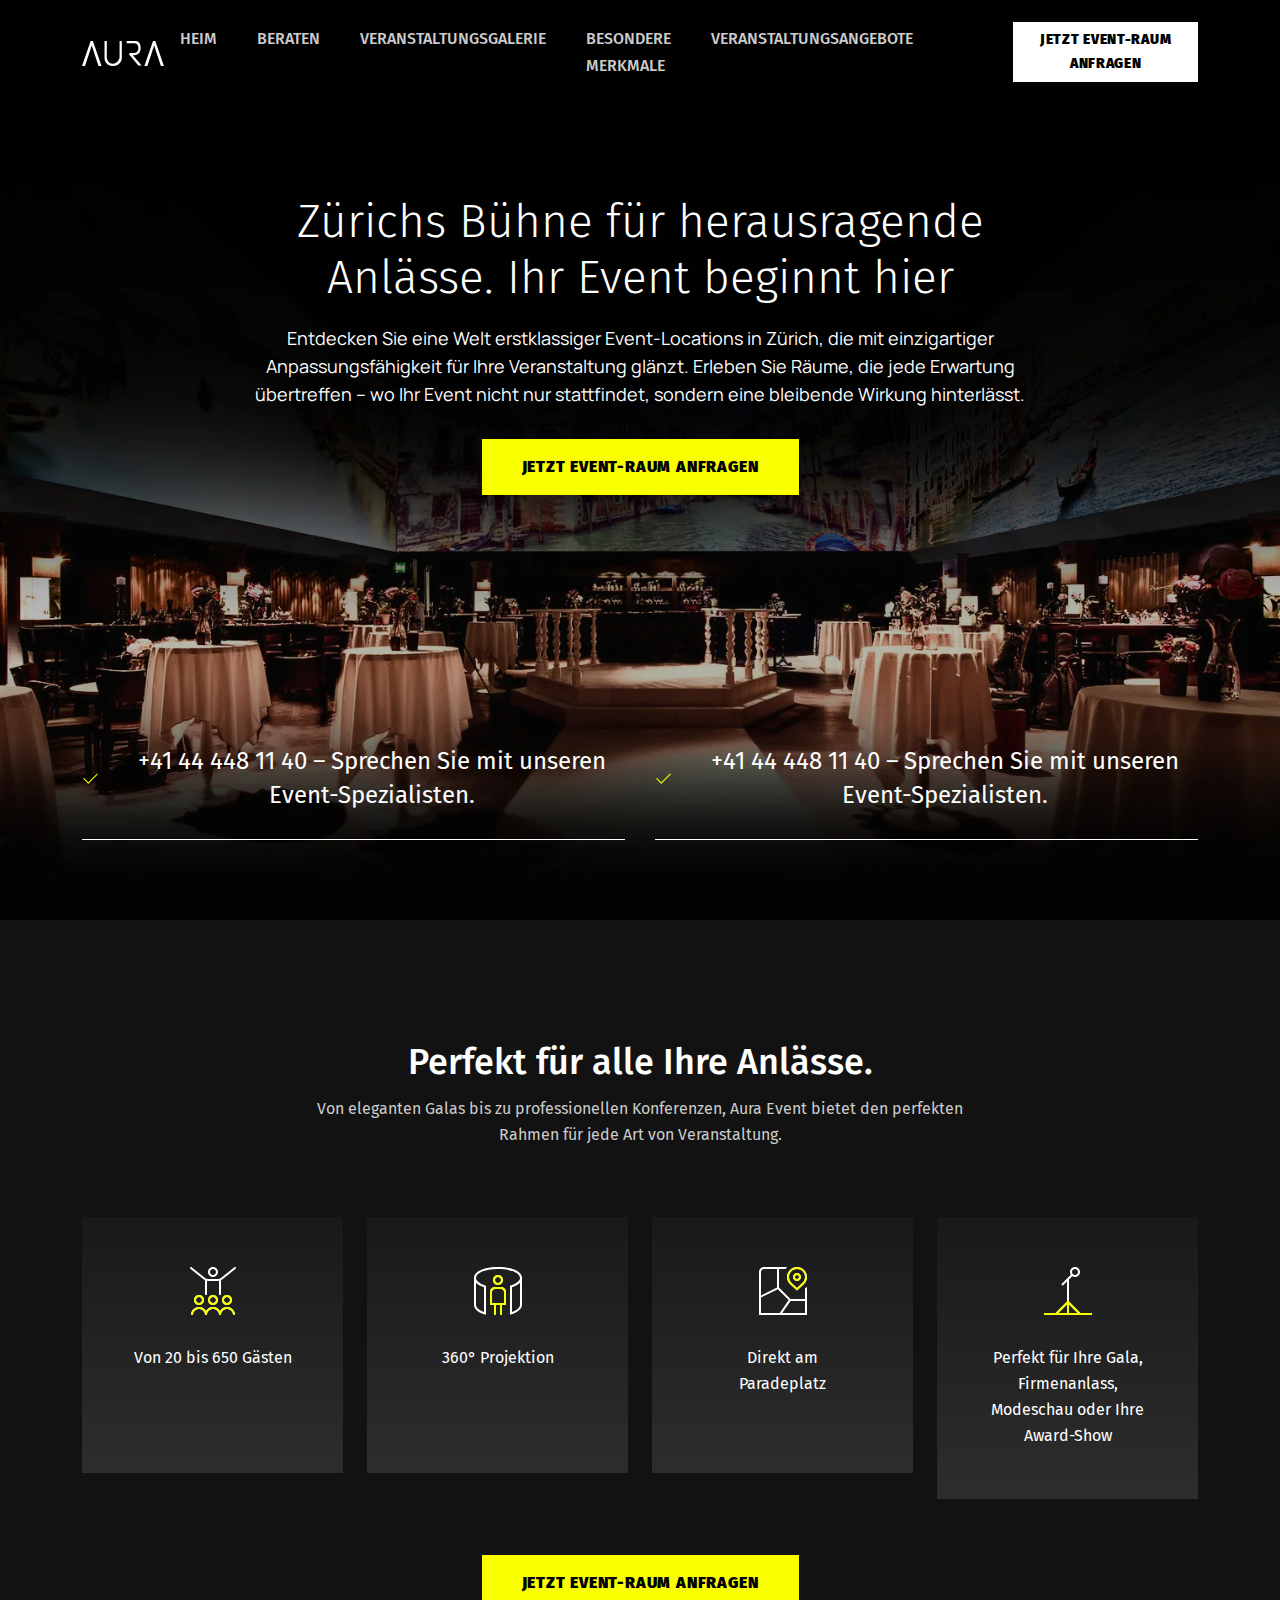
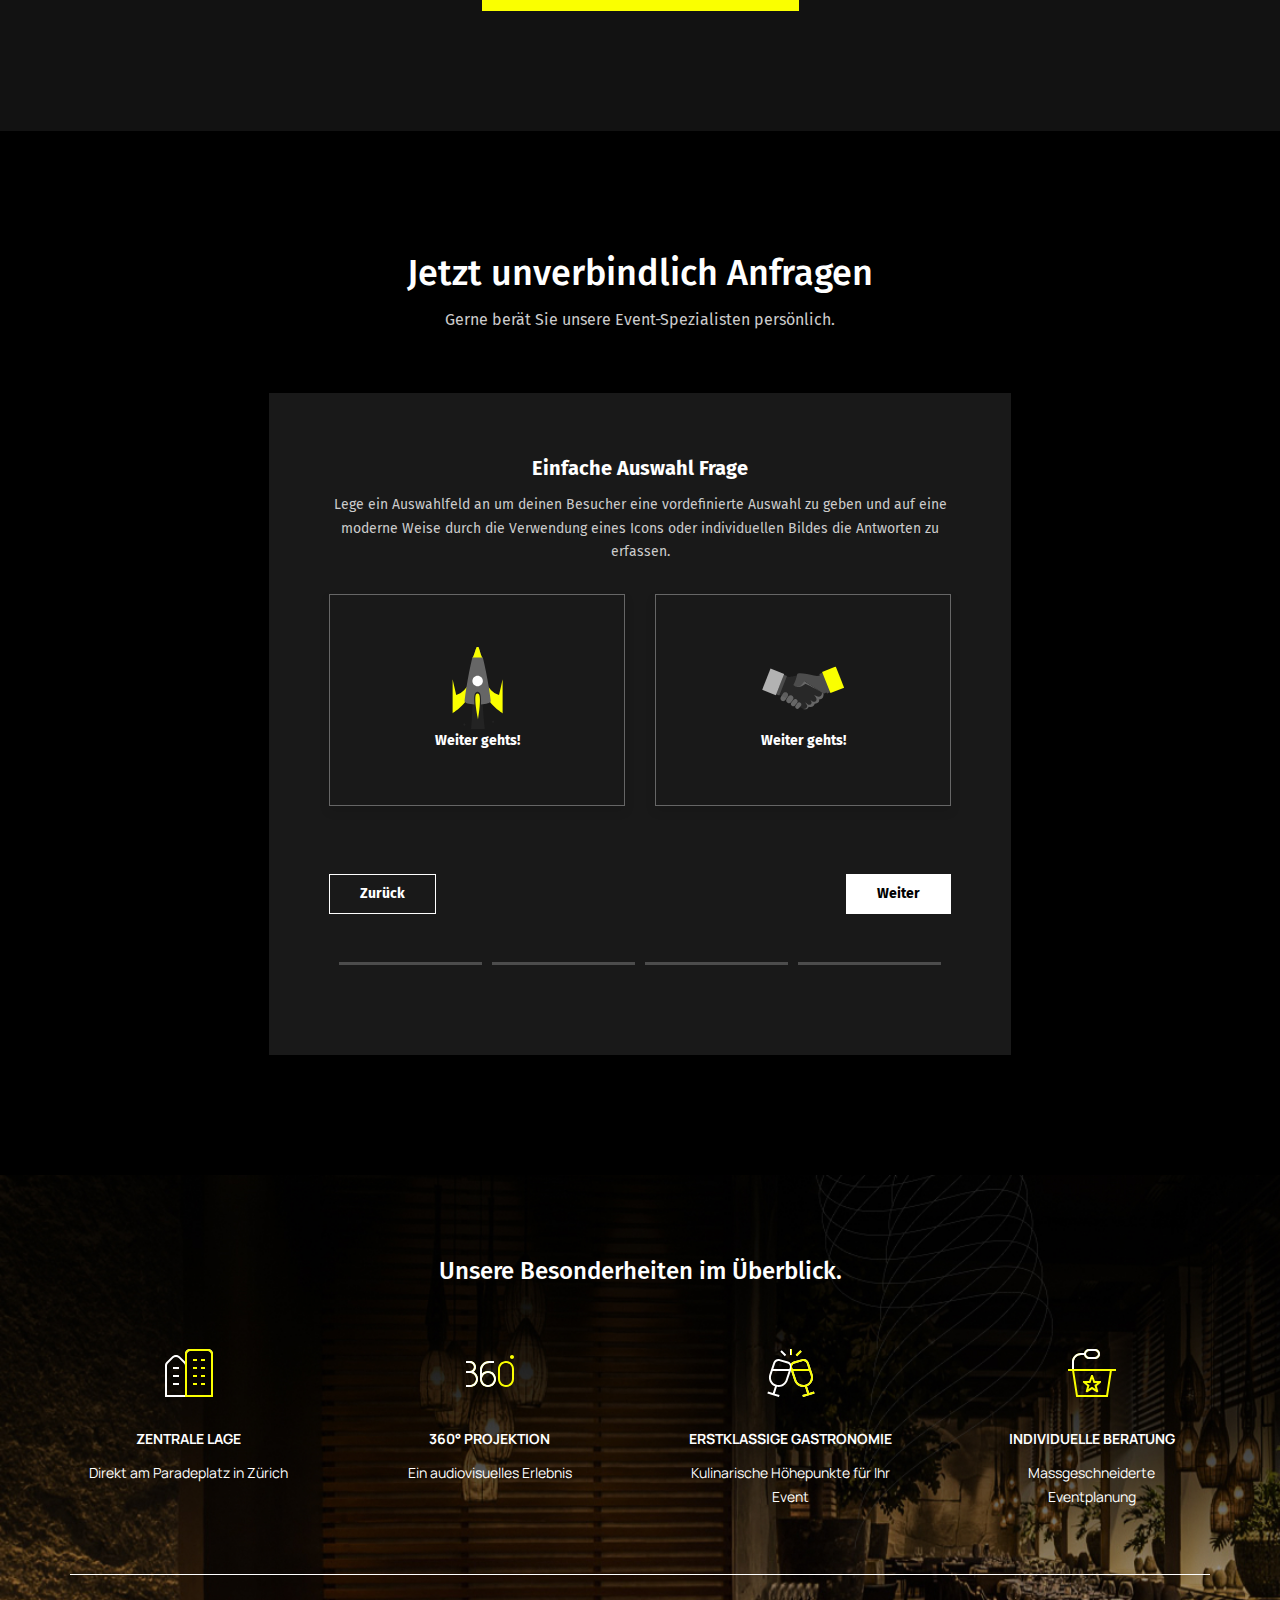
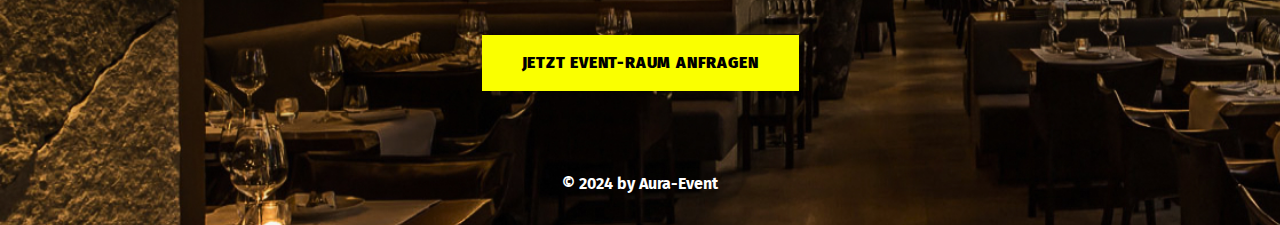
==== index.html @ c1371ea9 "Update" ====
<!DOCTYPE html>
<html lang="en">

<head>
    <meta charset="UTF-8">
    <meta name="viewport" content="width=device-width, initial-scale=1.0">

    <!-- Favicon -->
    <link rel="icon" type="image/png" sizes="16x16" href="assets/img/favicon.svg" />


    <!-- Google fonts -->
    <link rel="preconnect" href="https://fonts.googleapis.com">
    <link rel="preconnect" href="https://fonts.gstatic.com" crossorigin>
    <link
        href="https://fonts.googleapis.com/css2?family=Fira+Sans:wght@200;300;400;500;600;700;800;900&family=Manrope:wght@200..800&display=swap"
        rel="stylesheet">
    <!-- Google fonts -->

    <title>Home</title>
    <!-- Bootstrap CSS -->
    <link rel="stylesheet" href="assets/css/bootstrap.min.css">

    <!-- Style CSS -->
    <link rel="stylesheet" href="assets/scss/style.css">
</head>

<body>

    <!-- Header -->
    <header class="header-area">
        <nav class="navbar navbar-expand-lg">
            <div class="container">
                <a class="navbar-brand" href="#">
                    <img src="assets/img/logo.svg" alt="Logo" class="img-fluid">
                </a>
                <button class="navbar-toggler" type="button" data-bs-toggle="collapse" data-bs-target="#navbarScroll"
                    aria-controls="navbarScroll" aria-expanded="false" aria-label="Toggle navigation">
                    <span class="navbar-toggler-icon"></span>
                </button>
                <div class="collapse navbar-collapse" id="navbarScroll">
                    <ul class="navbar-nav ms-auto my-2 my-lg-0 navbar-nav-scroll" style="--bs-scroll-height: 100px;">
                        <li class="nav-item">
                            <a class="nav-link active" aria-current="page" href="#">Heim</a>
                        </li>
                        <li class="nav-item">
                            <a class="nav-link" href="#">Beraten</a>
                        </li>
                        <li class="nav-item">
                            <a class="nav-link" href="#">Veranstaltungsgalerie</a>
                        </li>
                        <li class="nav-item">
                            <a class="nav-link" href="#">Besondere Merkmale</a>
                        </li>
                        <li class="nav-item">
                            <a class="nav-link" href="#">Veranstaltungsangebote</a>
                        </li>
                    </ul>
                    <!-- Button -->
                    <div class="navbar-cta-btn">
                        <button>
                            Jetzt Event-Raum Anfragen
                        </button>
                    </div>
                    <!-- Button -->
                </div>
            </div>
        </nav>
    </header>
    <!-- Header -->

    <!-- Hero area -->
    <section class="hero-area">
        <div class="container">

            <div class="hero-area-content-wrap text-center">
                <div class="hero-area-content">
                    <h1>
                        Zürichs Bühne für herausragende Anlässe. Ihr Event beginnt hier
                    </h1>
                    <p>
                        Entdecken Sie eine Welt erstklassiger Event-Locations in Zürich, die mit einzigartiger
                        Anpassungsfähigkeit für Ihre Veranstaltung glänzt. Erleben Sie Räume, die jede Erwartung
                        übertreffen
                        – wo Ihr Event nicht nur stattfindet, sondern eine bleibende Wirkung hinterlässt.
                    </p>

                    <!-- Button -->
                    <div class="">
                        <a href="#" class="common-yellow-btn">
                            Jetzt Event-Raum Anfragen
                        </a>
                    </div>
                    <!-- Button -->
                </div>
                <!-- Double list -->
                <div class="hero-check-list-wrap">
                    <div class="single-check-list">
                        <svg width="24" height="24" viewBox="0 0 24 24" fill="none" xmlns="http://www.w3.org/2000/svg">
                            <path d="M20.5 5.5L8.5 17.5L2.5 11.5" stroke="#FAFF00" stroke-width="1.5"
                                stroke-linecap="round" stroke-linejoin="round" />
                        </svg>
                        +41 44 448 11 40 – Sprechen Sie mit unseren Event-Spezialisten.
                    </div>
                    <div class="single-check-list">
                        <svg width="24" height="24" viewBox="0 0 24 24" fill="none" xmlns="http://www.w3.org/2000/svg">
                            <path d="M20.5 5.5L8.5 17.5L2.5 11.5" stroke="#FAFF00" stroke-width="1.5"
                                stroke-linecap="round" stroke-linejoin="round" />
                        </svg>
                        +41 44 448 11 40 – Sprechen Sie mit unseren Event-Spezialisten.
                    </div>
                </div>
                <!-- Double list -->
            </div>

        </div>
    </section>
    <!-- Hero area -->

    <!-- Occasions features -->
    <section class="occasions-feature-area">
        <div class="container">
            <!-- Section heading -->
            <div class="section-heading text-center">
                <h3 class="text-white">
                    Perfekt für alle Ihre Anlässe.
                </h3>
                <p class="">
                    Von eleganten Galas bis zu professionellen Konferenzen, Aura Event bietet den perfekten Rahmen für
                    jede Art von Veranstaltung.
                </p>
            </div>
            <!-- Section heading -->
            <div class="row">
                <div class="col-lg-3">
                    <div class="occasions-feature-item text-center">
                        <div class="occasions-feature-icon">
                            <img src="assets/img/occasions-feature-icon-1.svg" alt="icon" class="img-fluid">
                        </div>
                        <p class="occasions-feature-title text-white">
                            Von 20 bis 650 Gästen
                        </p>
                    </div>
                </div>
                <div class="col-lg-3">
                    <div class="occasions-feature-item text-center">
                        <div class="occasions-feature-icon">
                            <img src="assets/img/occasions-feature-icon-2.svg" alt="icon" class="img-fluid">
                        </div>
                        <p class="occasions-feature-title text-white">
                            360° Projektion
                        </p>
                    </div>
                </div>
                <div class="col-lg-3">
                    <div class="occasions-feature-item text-center">
                        <div class="occasions-feature-icon">
                            <img src="assets/img/occasions-feature-icon-3.svg" alt="icon" class="img-fluid">
                        </div>
                        <p class="occasions-feature-title text-white">
                            Direkt am Paradeplatz
                        </p>
                    </div>
                </div>
                <div class="col-lg-3">
                    <div class="occasions-feature-item text-center">
                        <div class="occasions-feature-icon">
                            <img src="assets/img/occasions-feature-icon-4.svg" alt="icon" class="img-fluid">
                        </div>
                        <p class="occasions-feature-title text-white">
                            Perfekt für Ihre Gala, Firmenanlass, Modeschau oder Ihre Award-Show
                        </p>
                    </div>
                </div>
            </div>

            <!-- Button -->
            <div class="text-center pt-5 mt-2 ">
                <a href="#" class="common-yellow-btn">
                    Jetzt Event-Raum Anfragen
                </a>
            </div>
            <!-- Button -->
        </div>
    </section>
    <!-- Occasions features -->


    <!-- Multi step form -->
    <section class="multi-step-form-area overflow-hidden">
        <div class="container">
            <!-- Section Title -->
            <div class="section-title text-center">
                <h3 class="text-white">
                    Jetzt unverbindlich Anfragen
                </h3>
                <p class="">
                    Gerne berät Sie unsere Event-Spezialisten persönlich.
                </p>
            </div>
            <!-- Section Title -->
            <div class="multi-step-form-wrap overflow-hidden">
                <!-- Form Body -->
                <form action="#" method="post" class="form">

                    <!-- Steps -->
                    <!-- Form step - start -->
                    <div class="form-step active">
                        <!-- Form Header area -->
                        <div class="form-header-area text-center">
                            <h5 class="text-white fw-bold">
                                Einfache Auswahl Frage
                            </h5>
                            <p>
                                Lege ein Auswahlfeld an um deinen Besucher eine vordefinierte Auswahl zu geben und auf
                                eine
                                moderne Weise durch die Verwendung eines Icons oder individuellen Bildes die Antworten
                                zu
                                erfassen.
                            </p>
                        </div>
                        <!-- Form Header area -->
                        <!-- Form first step checkbox -->
                        <div class="first-step-checkbox-wrapper">
                            <label class="checkbox-wrapper">
                                <input type="checkbox" class="checkbox-input" />
                                <span class="checkbox-tile">
                                    <span class="checkbox-icon">
                                        <img src="assets/img/form-first-step-select-icon-1.svg" alt="Icon"
                                            class="img-fluid">
                                    </span>
                                    <span class="checkbox-label text-white fw-bold">Weiter gehts!</span>
                                </span>
                            </label>

                            <label class="checkbox-wrapper">
                                <input type="checkbox" class="checkbox-input" />
                                <span class="checkbox-tile">
                                    <span class="checkbox-icon">
                                        <img src="assets/img/form-first-step-select-icon-2.svg" alt="Icon"
                                            class="img-fluid">
                                    </span>
                                    <span class="checkbox-label text-white fw-bold">Weiter gehts!</span>
                                </span>
                            </label>
                        </div>
                        <!-- Form first step checkbox -->
                        <div class="btn-group">
                            <a class="common_btn btn-prev">Zurück</a>
                            <a class="common_btn btn-next">Weiter</a>
                        </div>
                    </div>
                    <!-- Form step - End -->
                    <!-- Form step - Start -->
                    <div class="form-step ">
                        
                        <!-- Form Header area -->
                        <div class="form-header-area text-center">
                            <h5 class="text-white fw-bold">
                                Mehrfache Auswahl Frage
                            </h5>
                            <p>
                                Mit einem Mehrfach Auswahlfeld haben deine Besucher die Möglichkeit eines oder mehrere Felder auszuwählen. Die maximale Anzahl an Antworten kannst du begrenzen und den Besucher anschließend auf die nächste Fragen weiterleiten.
                            </p>
                        </div>
                        <!-- Form Header area -->
                        <!-- Form second step checkbox -->
                        <div class="first-step-checkbox-wrapper">
                            <label class="checkbox-wrapper">
                                <input type="checkbox" class="checkbox-input" />
                                <span class="checkbox-tile second-checkbox-title">
                                    <span class="checkbox-icon">
                                        <img src="assets/img/form-second-step-select-icon-1.svg" alt="Icon"
                                            class="img-fluid">
                                    </span>
                                    <span class="checkbox-label text-white fw-bold">Weiter gehts!</span>
                                </span>
                            </label>

                            <label class="checkbox-wrapper">
                                <input type="checkbox" class="checkbox-input" />
                                <span class="checkbox-tile second-checkbox-title">
                                    <span class="checkbox-icon">
                                        <img src="assets/img/form-second-step-select-icon-2.svg" alt="Icon"
                                            class="img-fluid">
                                    </span>
                                    <span class="checkbox-label text-white fw-bold">Weiter gehts!</span>
                                </span>
                            </label>

                            <label class="checkbox-wrapper">
                                <input type="checkbox" class="checkbox-input" />
                                <span class="checkbox-tile second-checkbox-title">
                                    <span class="checkbox-icon">
                                        <img src="assets/img/form-second-step-select-icon-3.svg" alt="Icon"
                                            class="img-fluid">
                                    </span>
                                    <span class="checkbox-label text-white fw-bold">Weiter gehts!</span>
                                </span>
                            </label>
                        </div>
                        <!-- Form second step checkbox -->
                        <div class="btn-group">
                            <a class="common_btn btn-prev">Zurück</a>
                            <a class="common_btn btn-next">Weiter</a>
                        </div>
                    </div>
                    <!-- Form step - End -->
                    <!-- Form step - start -->
                    <div class="form-step">
                        <div class="row g-3 address-field-frage">
                            <div class="col-md-12">
                                <label for="inputName4" class="form-label">Straße</label>
                                <input type="text" class="form-control" id="inputName4" placeholder="3,000 €">
                            </div>
                            <div class="col-md-6">
                                <label for="inputPlz4" class="form-label">PLZ</label>
                                <input type="text" class="form-control" id="inputPlz4" placeholder="3,000 €">
                            </div>
                            <div class="col-md-6">
                                <label for="inputNr4" class="form-label">Nr.</label>
                                <input type="text" class="form-control" id="inputNr4" placeholder="3,000 €">
                            </div>
                            <div class="col-md-12">
                                <label for="inputOrt4" class="form-label">Ort</label>
                                <input type="text" class="form-control" id="inputOrt4" placeholder="3,000 €">
                            </div>
                            <div class="form-map-img">
                                <img src="assets/img/form-map-img.svg" alt="Map Image" class="img-fluid">
                            </div>
                        </div>
                        <div class="btn-group">
                            <a class="common_btn btn-prev">Previous</a>
                            <a class="common_btn btn-next">Next</a>
                        </div>
                    </div>
                    <!-- Form step - End -->
                    <!-- Form step - start -->
                    <div class="form-step ">
                        <h3>Social Links</h3>
                        <div class="input-group">
                            <label for="linkedin">LinkedIn</label>
                            <div class="input-box">
                                <span class="prefix">linkedin.com/in/</span>
                                <input id="linkedin" name="linkedin" type="text" placeholder="USER123" />
                            </div>
                        </div>
                        <div class="input-group">
                            <label for="twitter">Twitter</label>
                            <div class="input-box">
                                <span class="prefix">twitter.com/</span>
                                <input id="twitter" name="twitter" type="text" placeholder="USER123" />
                            </div>
                        </div>
                        <div class="input-group">
                            <label for="github">Github</label>
                            <div class="input-box">
                                <span class="prefix">github.com/</span>
                                <input id="github" name="facebook" type="text" placeholder="USER123" />
                            </div>
                        </div>
                        <div class="btn-group">
                            <a class="common_btn btn-prev">Previous</a>
                            <input type="submit" value="Complete" name="complete" class="btn btn-complete">
                        </div>
                    </div>
                    <!-- Form step - End -->

                    <!-- Progress Bar -->
                    <div class="progress-bar mt-5 ">
                        <div class="progress" id="progress"></div>
                        <div class="progress-step active" data-title="Personal"></div>
                        <div class="progress-step" data-title="Contact "></div>
                        <div class="progress-step" data-title="Experiences"></div>
                        <div class="progress-step" data-title="Links"></div>
                        <div class="progress-step" data-title="Links"></div>
                    </div>
                    <!-- Progress Bar -->
                </form>
            </div>
        </div>
    </section>
    <!-- Multi step form -->


    <!-- Footer area -->
    <footer class="footer-area">
        <div class="container">
            <!-- Section heading -->
            <h3 class="text-center footer-heading">
                Unsere Besonderheiten im Überblick.
            </h3>
            <!-- Section heading -->
            <div class="row">
                <div class="footer-features-wrap">
                    <!-- Feature item -->
                    <div class="feature-item text-center">
                        <div class="feature-icon">
                            <img src="assets/img/footer-feature-icon-1.svg" alt="Icon" class="img-fluid">
                        </div>
                        <h5 class="feature-name text-white ff-manrope text-uppercase fw-bold">
                            ZENTRALE LAGE
                        </h5>
                        <p class="feature-description text-white ff-manrope fw-normal">
                            Direkt am Paradeplatz in Zürich
                        </p>
                    </div>
                    <!-- Feature item -->
                    <!-- Feature item -->
                    <div class="feature-item text-center">
                        <div class="feature-icon">
                            <img src="assets/img/footer-feature-icon-2.svg" alt="Icon" class="img-fluid">
                        </div>
                        <h5 class="feature-name text-white ff-manrope text-uppercase fw-bold">
                            360° PROJEKTION
                        </h5>
                        <p class="feature-description text-white ff-manrope fw-normal">
                            Ein audiovisuelles Erlebnis
                        </p>
                    </div>
                    <!-- Feature item -->
                    <!-- Feature item -->
                    <div class="feature-item text-center">
                        <div class="feature-icon">
                            <img src="assets/img/footer-feature-icon-3.svg" alt="Icon" class="img-fluid">
                        </div>
                        <h5 class="feature-name text-white ff-manrope text-uppercase fw-bold">
                            ERSTKLASSIGE GASTRONOMIE
                        </h5>
                        <p class="feature-description text-white ff-manrope fw-normal">
                            Kulinarische Höhepunkte für Ihr Event
                        </p>
                    </div>
                    <!-- Feature item -->
                    <!-- Feature item -->
                    <div class="feature-item text-center">
                        <div class="feature-icon">
                            <img src="assets/img/footer-feature-icon-4.svg" alt="Icon" class="img-fluid">
                        </div>
                        <h5 class="feature-name text-white ff-manrope text-uppercase fw-bold">
                            INDIVIDUELLE BERATUNG
                        </h5>
                        <p class="feature-description text-white ff-manrope fw-normal">
                            Massgeschneiderte Eventplanung
                        </p>
                    </div>
                    <!-- Feature item -->
                </div>
                <!-- Button -->
                <div class="text-center">
                    <a href="#" class="common-yellow-btn">
                        Jetzt Event-Raum Anfragen
                    </a>
                </div>
                <!-- Button -->
            </div>

            <!-- Footer copyright text -->
            <div class="copyright-text text-white fw-bold text-center">
                © 2024 by Aura-Event
            </div>
            <!-- Footer copyright text -->
        </div>
    </footer>
    <!-- Footer area -->

    <!-- All Script file -->
    <!-- Bootstrap -->
    <script src="assets/js/bootstrap.bundle.min.js"></script>
    <!-- Main Script file -->
    <script src="assets/js/script.js"></script>
</body>

</html>
---- assets/scss/style.css ----
/* Fonts */
.fs-200 {
  font-family: "Fira Sans", sans-serif;
  font-weight: 200;
  font-style: normal;
}

.fs-300 {
  font-family: "Fira Sans", sans-serif;
  font-weight: 300;
  font-style: normal;
}

.fs-400 {
  font-family: "Fira Sans", sans-serif;
  font-weight: 400;
  font-style: normal;
}

.fs-500 {
  font-family: "Fira Sans", sans-serif;
  font-weight: 500;
  font-style: normal;
}

.fs-600 {
  font-family: "Fira Sans", sans-serif;
  font-weight: 600;
  font-style: normal;
}

.fs-700 {
  font-family: "Fira Sans", sans-serif;
  font-weight: 700;
  font-style: normal;
}

.fs-800 {
  font-family: "Fira Sans", sans-serif;
  font-weight: 800;
  font-style: normal;
}

.fs-900 {
  font-family: "Fira Sans", sans-serif;
  font-weight: 900;
  font-style: normal;
}

/* Monrope font */
.ff-manrope {
  font-family: "Manrope", sans-serif;
  font-weight: 400;
}

/* Monrope font */
/* Fonts */
/* reset, root */
* {
  padding: 0;
  margin: 0;
  box-sizing: border-box;
}

body {
  padding: 0;
  margin: 0;
  font-size: 16px;
  background: var(--dark-1);
  font-family: "Fira Sans", sans-serif;
  font-weight: 400;
}

:root {
  --dark-1: #000000;
  --dark-2: #121212;
  --dark-3: #191919;
  --dark-4: #666666;
  --dark-5: #4C4C4C;
  --dark-6: #cccccc;
  --primary: #FAFF00;
  --white: #ffffff;
}

h1,
h2,
h3,
h4,
h5,
h6,
p {
  margin-bottom: 0;
}

ul {
  margin: 0;
  padding: 0;
}

a {
  display: inline-block;
}

/* reset, root - END */
/* ==== Header Area ====*/
.header-area {
  padding: 14px 0;
}
.header-area .navbar ul.navbar-nav {
  display: flex;
  gap: 40px;
}
.header-area .navbar ul.navbar-nav .nav-item a.nav-link {
  color: var(--dark-6);
  text-transform: uppercase;
  font-size: 14;
  font-weight: 500;
  line-height: 1.71;
  padding: 0;
  transition: all 180ms linear;
  position: relative;
}
.header-area .navbar ul.navbar-nav .nav-item a.nav-link::after {
  position: absolute;
  content: "";
  width: 0px;
  height: 1px;
  left: 0;
  bottom: 0;
  background: var(--primary);
  transition: all 180ms linear;
}
.header-area .navbar ul.navbar-nav .nav-item a.nav-link:hover {
  color: var(--primary);
}
.header-area .navbar ul.navbar-nav .nav-item a.nav-link:hover::after {
  width: 33px;
}
.header-area .navbar .navbar-cta-btn {
  margin-left: 100px;
}
.header-area .navbar .navbar-cta-btn button {
  background: var(--white);
  border: none;
  padding: 6px 20px;
  text-transform: uppercase;
  font-weight: 900;
  font-size: 14px;
  line-height: 1.71;
  letter-spacing: 0.7px;
  color: var(--dark-1);
}

/* ==== Header Area ====*/
/* ==== Hero Area ====*/
.hero-area {
  background: url("../img/banner-bg.webp");
  background-repeat: no-repeat;
  background-size: cover;
  background-position: center center;
}
.hero-area .hero-area-content-wrap {
  display: flex;
  flex-direction: column;
  justify-content: space-between;
  padding: 90px 0 80px 0;
  min-height: calc(100vh - 84px);
}
.hero-area .hero-area-content {
  max-width: 833px;
  margin: 0 auto;
}
.hero-area .hero-area-content h1 {
  color: var(--white);
  font-size: 46px;
  font-weight: 300;
  line-height: 1.21;
  margin-bottom: 20px;
}
.hero-area .hero-area-content p {
  font-size: 18px;
  line-height: 1.55;
  font-family: "Manrope", sans-serif;
  font-weight: 400;
  color: var(--white);
  margin-bottom: 30px;
}

.common-yellow-btn {
  padding: 15px 40px;
  font-size: 16px;
  text-transform: uppercase;
  font-weight: 900;
  line-height: 1.62;
  letter-spacing: 0.8px;
  text-decoration: none;
  background: var(--primary);
  transition: all 180ms linear;
  color: var(--dark-1);
}
.common-yellow-btn:hover {
  background: var(--white);
}

.hero-check-list-wrap {
  margin-top: 80px;
  display: flex;
  gap: 30px;
}
.hero-check-list-wrap .single-check-list {
  color: var(--white);
  font-size: 24px;
  line-height: 1.41;
  padding-bottom: 26px;
  border-bottom: 1px solid var(--white);
  display: flex;
  gap: 20px;
  align-items: center;
  justify-content: start;
  text-align: center;
}

/* ==== Hero Area ====*/
/* ==== Hero Area ====*/
.occasions-feature-area {
  padding: 120px 0;
  background: var(--dark-2);
}
.occasions-feature-area .section-heading {
  max-width: 706px;
  margin: 0 auto;
  margin-bottom: 70px;
}
.occasions-feature-area .section-heading h3 {
  font-size: 36px;
  line-height: 1.27;
  margin-bottom: 10px;
}
.occasions-feature-area .section-heading p {
  color: var(--dark-6);
  line-height: 1.62;
}
.occasions-feature-area .occasions-feature-item {
  background: linear-gradient(180deg, #191919 0%, #2D2D2D 100%);
  min-height: 256px;
  padding: 50px;
}
.occasions-feature-area .occasions-feature-item .occasions-feature-icon {
  margin-bottom: 30px;
}
.occasions-feature-area .occasions-feature-item .occasions-feature-title {
  font-size: 16px;
  line-height: 1.62;
}

/* ==== Hero Area ====*/
/* ==== Footer Area ====*/
.footer-area {
  padding: 80px 0 28px 0;
  background: url("../img/footer-background-img.jpg");
  background-repeat: no-repeat;
  background-size: cover;
}
.footer-area .footer-heading {
  font-size: 24px;
  line-height: 1.41;
  color: var(--white);
  margin-bottom: 60px;
}
.footer-area .footer-features-wrap {
  display: grid;
  grid-template-columns: repeat(4, 1fr);
  gap: 88px;
  margin-bottom: 60px;
  overflow: hidden;
}
.footer-area .footer-features-wrap .feature-item {
  max-width: 210px;
  margin: 0 auto;
  padding-bottom: 66px;
  position: relative;
}
.footer-area .footer-features-wrap .feature-item::after {
  position: absolute;
  content: "";
  left: -80px;
  bottom: 0;
  width: 400%;
  height: 1px;
  background-color: var(--white);
}
.footer-area .footer-features-wrap .feature-item .feature-icon {
  margin-bottom: 30px;
}
.footer-area .footer-features-wrap .feature-item .feature-name {
  font-size: 14px;
  line-height: 1.71;
  margin-bottom: 10px;
}
.footer-area .footer-features-wrap .feature-item .feature-description {
  font-size: 14px;
  line-height: 1.71;
  min-height: 48px;
}
.footer-area .copyright-text {
  font-size: 16px;
  line-height: 1.62;
  margin-top: 80px;
}

/* ==== Footer Area ====*/
/* ==== Multi Step Form Area ====*/
.multi-step-form-area {
  padding: 120px 0;
  background: url("../img/form-section-bg.svg");
}
.multi-step-form-area .section-title h3 {
  font-size: 36px;
  line-height: 1.27em;
  margin-bottom: 10px;
}
.multi-step-form-area .section-title p {
  color: var(--dark-6);
  line-height: 1.62;
}
.multi-step-form-area .multi-step-form-wrap {
  max-width: 742px;
  margin: 0 auto;
  background: var(--dark-3);
  padding: 60px;
  margin-top: 60px;
}
.multi-step-form-area .multi-step-form-wrap .form-header-area {
  margin-bottom: 30px;
}
.multi-step-form-area .multi-step-form-wrap .form-header-area h5 {
  font-size: 20px;
  line-height: 1.5;
  margin-bottom: 10px;
}
.multi-step-form-area .multi-step-form-wrap .form-header-area p {
  font-size: 14px;
  line-height: 1.71;
  color: var(--dark-6);
}

label {
  display: block;
  margin-bottom: 0.5rem;
}

input {
  display: block;
  width: 100%;
  padding: 0.75rem;
  border: 1px solid #ccc;
  border-radius: 0.25rem;
}

.ml-auto {
  margin-left: auto;
}

/* Form */
.form {
  margin: 0 auto;
  z-index: 1;
}

.input-group {
  margin: 0.5rem 0;
}
.input-group label {
  color: var(--white);
}

.form-step {
  display: none;
}

.form-step.active {
  display: block;
  transform-origin: top;
  animation: animate 0.5s;
}

/* Button */
.btn-group {
  display: flex;
  justify-content: space-between;
  margin-top: 60px;
}

.common_btn {
  padding: 7px 30px;
  display: inline;
  text-decoration: none;
  text-align: center;
  transition: all 0.3s;
  cursor: pointer;
  font-size: 14px;
  line-height: 1.71;
  font-weight: 700;
  border: 1px solid var(--white);
  transition: all 200ms;
}
.common_btn:hover {
  color: var(--dark-2);
  background-color: var(--primary);
  border: 1px solid var(--primary);
}

.btn-next {
  background-color: var(--white);
  color: var(--dark-1);
}

.btn-prev {
  background-color: transparent;
  color: #fff;
}

textarea {
  resize: vertical;
}

/* Prefixes */
.input-box {
  display: flex;
  align-items: center;
  /* max-width: 300px; */
  background: #fff;
  border: 1px solid #a0a0a0;
  border-radius: 4px;
  padding-left: 0.5rem;
  overflow: hidden;
  font-family: sans-serif;
}

.input-box .prefix {
  font-weight: 300;
  font-size: 14px;
  color: rgb(117, 114, 114);
}

.input-box input {
  border: none;
  outline: none;
}

.input-box:focus-within {
  border-color: #777;
}

/* End Prefixes */
/* Progress bar */
.progress-bar {
  position: relative;
  display: flex;
  justify-content: space-between;
  margin-bottom: 30px;
  flex-direction: row;
  z-index: 99;
  width: 100%;
}

.progress-bar::before,
.progress {
  content: "";
  position: absolute;
  top: 50%;
  transform: translateY(-50%);
  height: 4px;
  width: 100%;
  background-color: var(--dark-5) !important;
  z-index: 1;
}

.progress {
  background-color: #D9D9D9 !important;
  width: 0;
  transition: 0.5s;
  z-index: 99;
}

.progress-step {
  width: 10px;
  height: 3px;
  background-color: #191919;
  display: flex;
  justify-content: center;
  align-items: center;
  z-index: 999;
}

.address-field-frage {
  --bs-gutter-y: 20px;
}
.address-field-frage .form-label {
  text-transform: uppercase;
  color: var(--white);
  font-weight: 700;
  font-size: 12px;
  line-height: 1.16;
  margin-bottom: 10px;
}
.address-field-frage .form-control {
  border: 1px solid var(--Dark-2, #4C4C4C);
  background: var(--Dark-1, #191919);
  height: 52px;
  padding: 18px 30px;
  font-size: 12px;
  font-weight: 700;
  line-height: 1.16;
  text-transform: uppercase;
  color: var(--white);
  border-radius: 0;
  transition: all 150ms;
}
.address-field-frage .form-control:focus {
  outline: none;
  box-shadow: none;
  border-color: #B2B2B2;
  background: rgba(76, 76, 76, 0.3);
}
.address-field-frage .form-control::-moz-placeholder {
  color: var(--dark-6);
}
.address-field-frage .form-control::placeholder {
  color: var(--dark-6);
}
.address-field-frage .form-map-img img {
  border: 1px solid var(--Dark-2, #4C4C4C);
  background: #C4C4C4;
}

/* End Progress bar */
/* Add Experience Btn */
.add-exp-btn {
  color: #577d4c;
  border-right: 2px solid #577d4c;
  border-bottom: 2px solid #577d4c;
  padding: 0 10px 10px 0;
  text-decoration: none;
  font-weight: 600;
  border-bottom-right-radius: 6px;
  cursor: pointer;
}

.add-experience {
  margin-bottom: 20px;
}

.checkbox-wrapper {
  display: inline-flex;
  flex-grow: 1;
  position: relative;
}

.first-step-checkbox-wrapper {
  display: flex;
  gap: 30px;
}

.checkbox-input {
  height: 1px;
  overflow: hidden;
  position: absolute;
}
.checkbox-input:checked + .checkbox-tile {
  border-color: var(--primary);
  color: #2260ff;
  background-color: rgba(255, 255, 255, 0.05);
}

.checkbox-tile {
  display: flex;
  flex-direction: column;
  align-items: center;
  justify-content: center;
  width: 100%;
  min-height: 212px;
  border: 1px solid var(--dark-4);
  background-color: #191919;
  box-shadow: 0 5px 10px rgba(0, 0, 0, 0.1);
  transition: 0.15s ease;
  cursor: pointer;
  position: relative;
}
.checkbox-tile.second-checkbox-title {
  min-height: 176px;
}

.checkbox-icon {
  transition: 0.375s ease;
  color: #494949;
}
.checkbox-icon svg {
  width: 3rem;
  height: 3rem;
}

.checkbox-label {
  transition: 0.375s ease;
  text-align: center;
  font-size: 14px;
  line-height: 1.71;
}

/* ==== Multi Step Form Area ====*//*# sourceMappingURL=style.css.map */
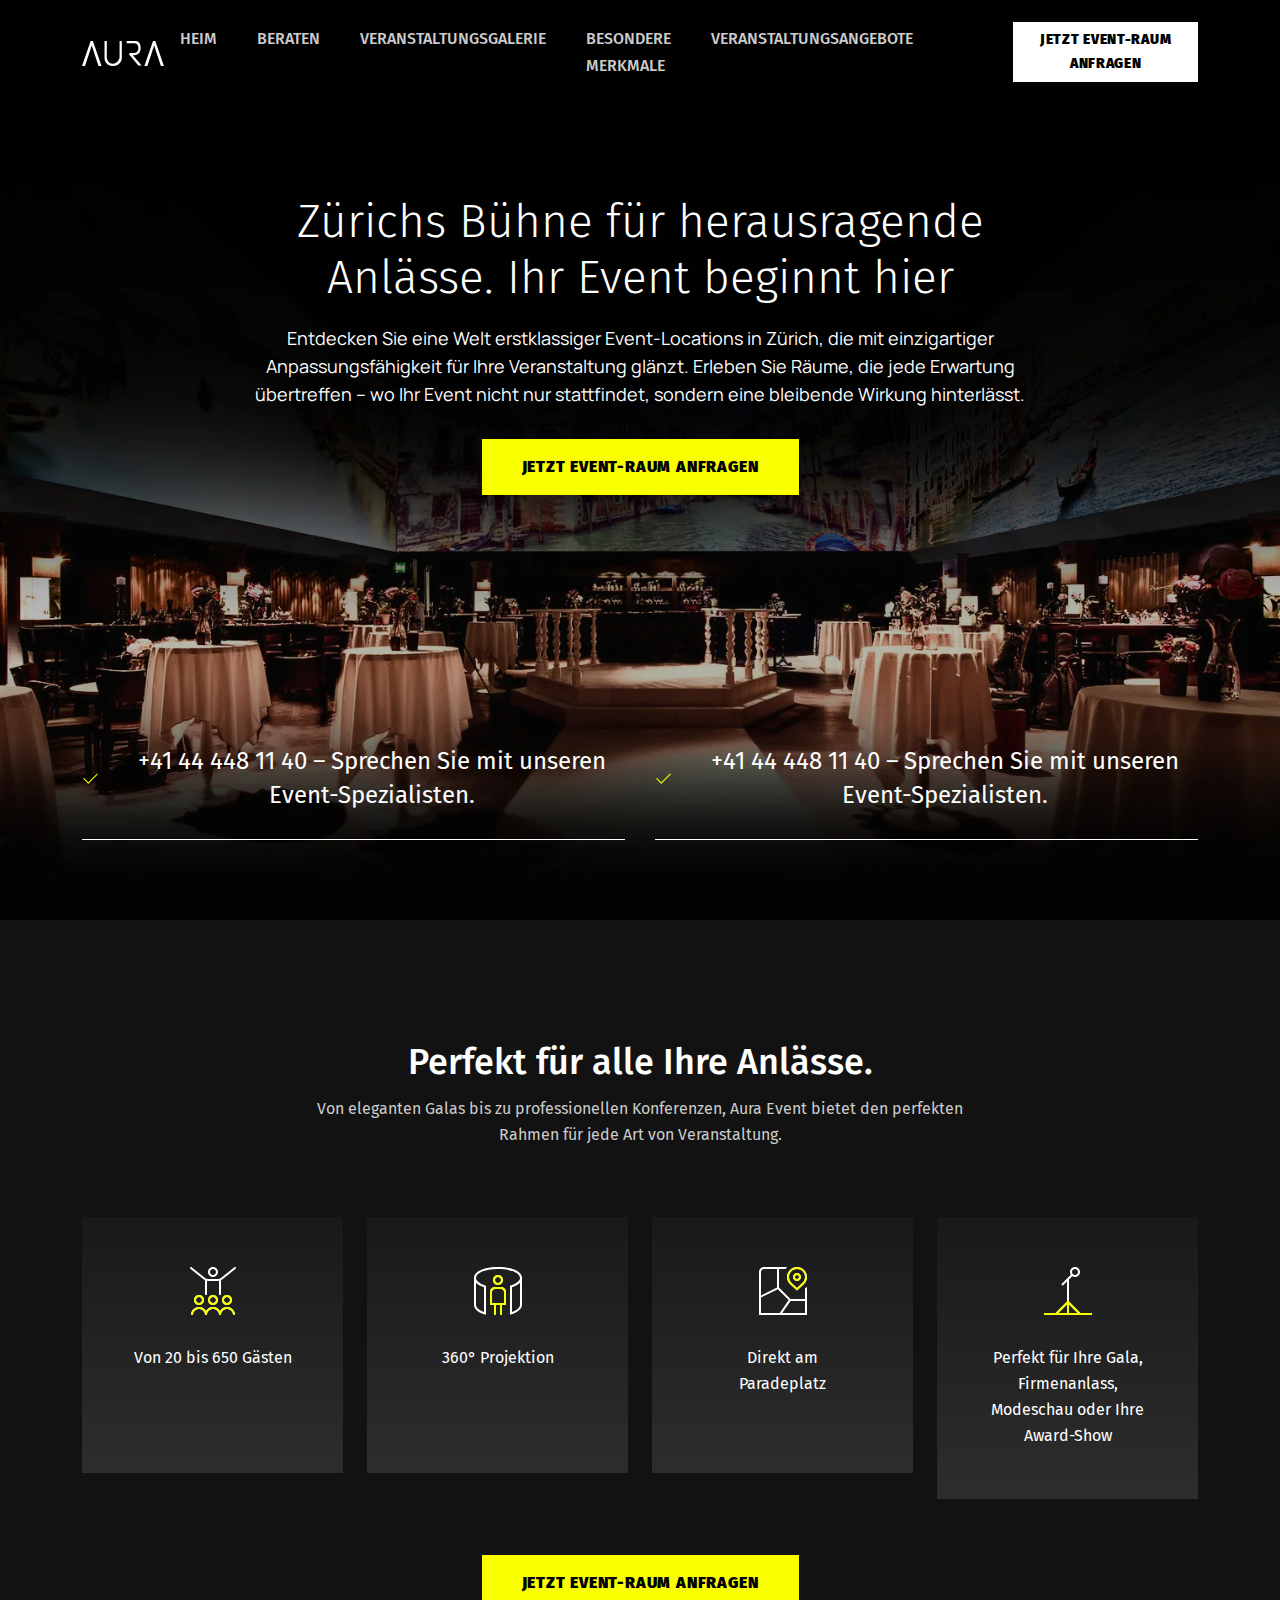
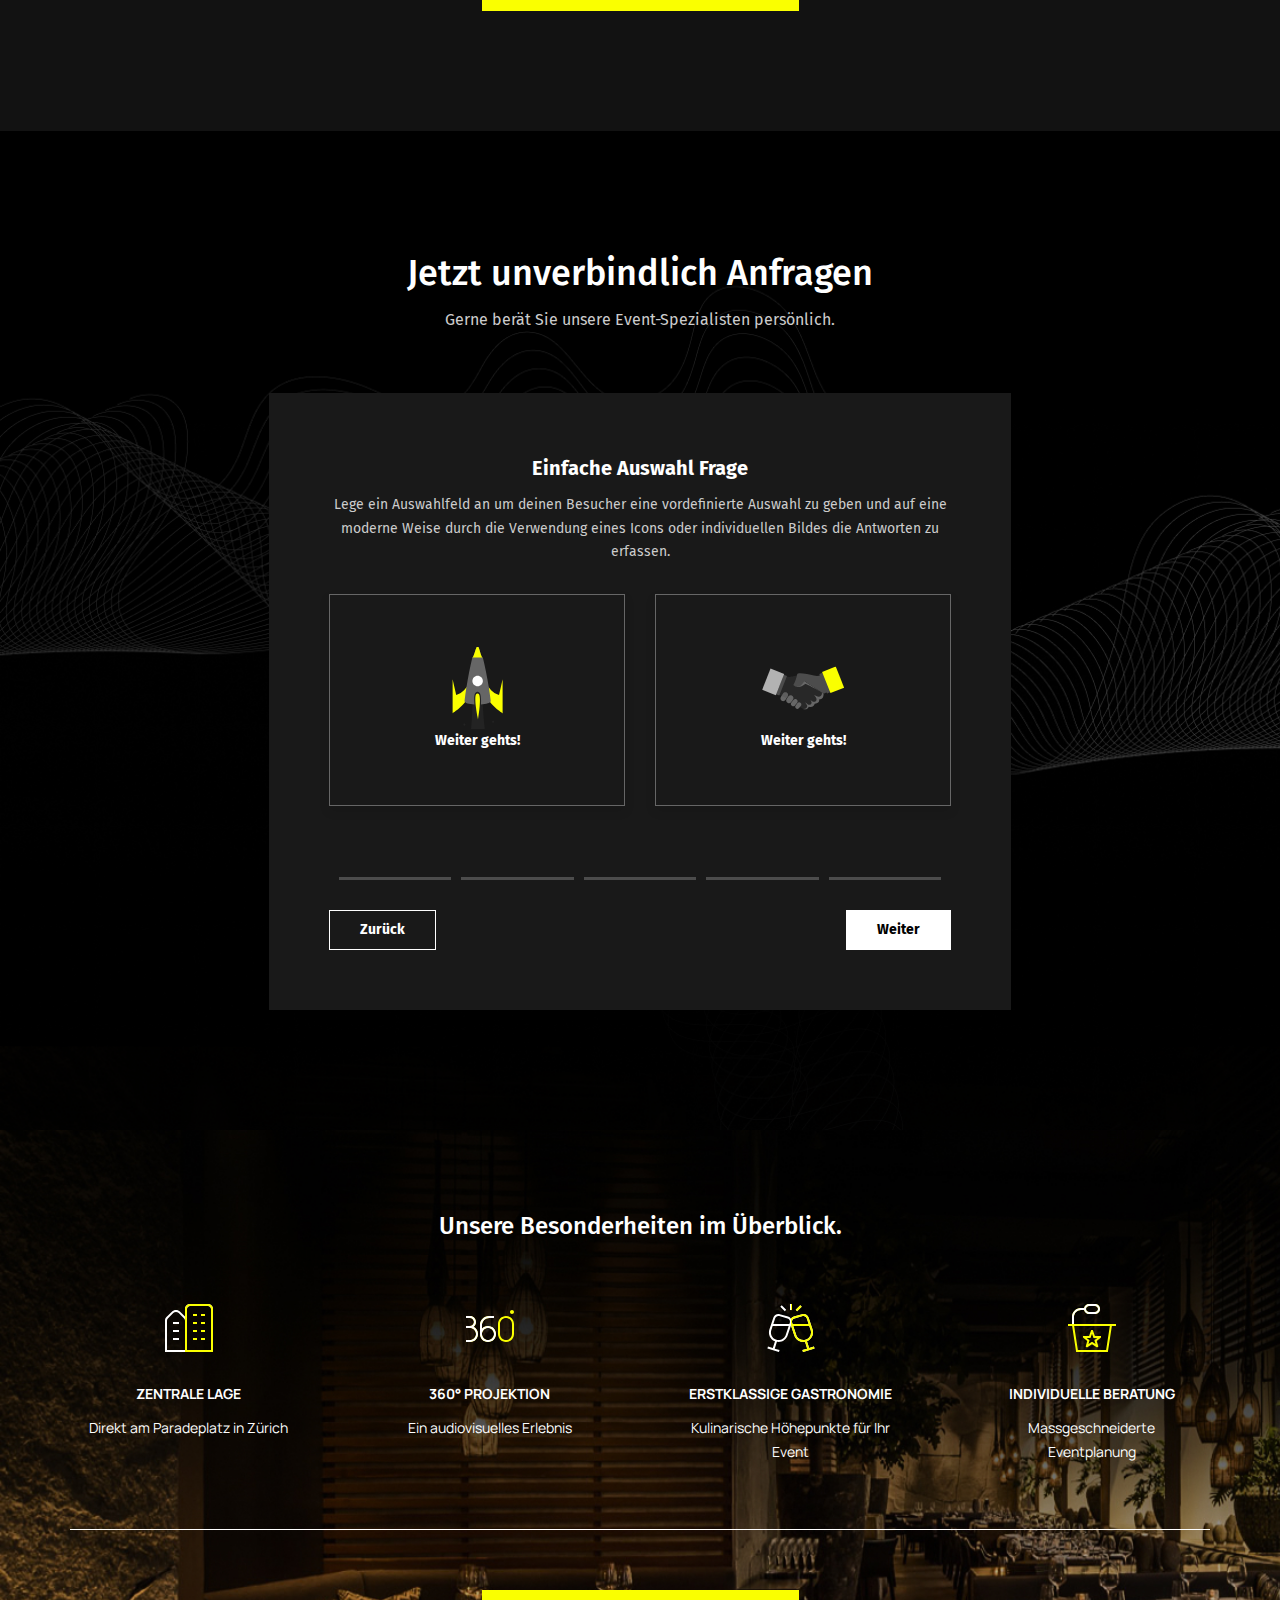
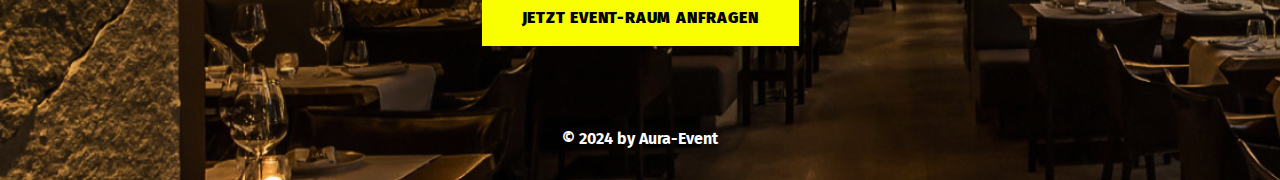
==== commit cf4e0416: "Update" ====
--- a/index.html
+++ b/index.html
@@ -253,14 +253,15 @@
                     <!-- Form step - End -->
                     <!-- Form step - Start -->
                     <div class="form-step ">
-                        
                         <!-- Form Header area -->
                         <div class="form-header-area text-center">
                             <h5 class="text-white fw-bold">
                                 Mehrfache Auswahl Frage
                             </h5>
                             <p>
-                                Mit einem Mehrfach Auswahlfeld haben deine Besucher die Möglichkeit eines oder mehrere Felder auszuwählen. Die maximale Anzahl an Antworten kannst du begrenzen und den Besucher anschließend auf die nächste Fragen weiterleiten.
+                                Mit einem Mehrfach Auswahlfeld haben deine Besucher die Möglichkeit eines oder mehrere
+                                Felder auszuwählen. Die maximale Anzahl an Antworten kannst du begrenzen und den
+                                Besucher anschließend auf die nächste Fragen weiterleiten.
                             </p>
                         </div>
                         <!-- Form Header area -->
@@ -337,43 +338,119 @@
                     <!-- Form step - End -->
                     <!-- Form step - start -->
                     <div class="form-step ">
-                        <h3>Social Links</h3>
-                        <div class="input-group">
-                            <label for="linkedin">LinkedIn</label>
-                            <div class="input-box">
-                                <span class="prefix">linkedin.com/in/</span>
-                                <input id="linkedin" name="linkedin" type="text" placeholder="USER123" />
-                            </div>
-                        </div>
-                        <div class="input-group">
-                            <label for="twitter">Twitter</label>
-                            <div class="input-box">
-                                <span class="prefix">twitter.com/</span>
-                                <input id="twitter" name="twitter" type="text" placeholder="USER123" />
-                            </div>
-                        </div>
-                        <div class="input-group">
-                            <label for="github">Github</label>
-                            <div class="input-box">
-                                <span class="prefix">github.com/</span>
-                                <input id="github" name="facebook" type="text" placeholder="USER123" />
-                            </div>
-                        </div>
+                        <!-- Form Header area -->
+                        <div class="form-header-area text-center">
+                            <h5 class="text-white fw-bold">
+                                Dateiupload Frage
+                            </h5>
+                            <p>
+                                Mit dem Dateiupload-Element gibst du deinen Besuchern die Möglichkeit, eine oder mehrere
+                                Dateien innerhalb deiner Formularstruktur hochzuladen, du kannst dabei die maximale
+                                Dateigröße sowie die Anzahl der Dateien begrenzen.
+                            </p>
+                        </div>
+                        <!-- Form Header area -->
+                        <div class="row g-3 address-field-frage">
+                            <label class="file_upload_label" for="filelabel_upload">
+                                <img src="assets/img/cloud-upload-alt.svg" alt="Upload" class="img-fluid">
+                                <span class="title">
+                                    Hier Dateien ablegen
+                                </span>
+                                <input class="FileUpload1" id="filelabel_upload" name="booking_attachment"
+                                    type="file" />
+                            </label>
+                        </div>
+                        <!-- <div class="btn-group">
+                            <a class="common_btn btn-prev">Previous</a>
+                            <input type="submit" value="Complete" name="complete" class="btn btn-complete">
+                        </div> -->
+
                         <div class="btn-group">
                             <a class="common_btn btn-prev">Previous</a>
-                            <input type="submit" value="Complete" name="complete" class="btn btn-complete">
+                            <a class="common_btn btn-next">Next</a>
                         </div>
                     </div>
                     <!-- Form step - End -->
+                    <!-- Form step - start -->
+                    <div class="form-step">
+                        <!-- Form Header area -->
+                        <div class="form-header-area text-center">
+                            <h5 class="text-white fw-bold">
+                                Textfeld Frage
+                            </h5>
+                            <p>
+                                Um direkt am Anfang des Formulars den Besucher zum Beispiel nach seinem Namen zu fragen verwende ein Textfeld. Neben Kontaktdaten kann es auch manchmal hilfreich sein Texteingaben innerhalb des Formulars zu erfassen.
+                            </p>
+                        </div>
+                        <!-- Form Header area -->
+                        <div class="row g-3 address-field-frage">
+                            <div class="col-md-12">
+                                <label for="inputQuestion4" class="form-label">question</label>
+                                <input type="text" class="form-control" id="inputQuestion4" placeholder="enter your question">
+                            </div>
+                        </div>
+                        <div class="btn-group">
+                            <a class="common_btn btn-prev">Previous</a>
+                            <a class="common_btn btn-next">Next</a>
+                        </div>
+                    </div>
+                    <!-- Form step - End -->
+                    <!-- Form step - start -->
+                    <div class="form-step">
+                        <!-- Form Header area -->
+                        <div class="form-header-area text-center">
+                            <h5 class="text-white fw-bold">
+                                Interested in funnel forms?
+                            </h5>
+                            <p>
+                                Choose now what happens next for you after the live demo!
+
+                            </p>
+                        </div>
+                        <!-- Form Header area -->
+                        <!-- Form first step checkbox -->
+                        <div class="last-step-checkbox-wrapper">
+                            <label class="checkbox-wrapper">
+                                <input type="checkbox" class="checkbox-input" />
+                                <span class="checkbox-tile">
+                                    <span class="checkbox-icon">
+                                        <img src="assets/img/form-last-step-select-icon-1.svg" alt="Icon"
+                                            class="img-fluid">
+                                    </span>
+                                    <span class="checkbox-label text-white fw-bold">Tolles Produkt! Ich möchte mehr erfahren!</span>
+                                </span>
+                            </label>
+
+                            <label class="checkbox-wrapper">
+                                <input type="checkbox" class="checkbox-input" />
+                                <span class="checkbox-tile">
+                                    <span class="checkbox-icon">
+                                        <img src="assets/img/form-last-step-select-icon-2.svg" alt="Icon"
+                                            class="img-fluid">
+                                    </span>
+                                    <span class="checkbox-label text-white fw-bold">Ich möchte einen kostenfreien Präsentationstermin!</span>
+                                </span>
+                            </label>
+                        </div>
+                        <!-- Form first step checkbox -->
+                        <div class="btn-group">
+                            <a class="common_btn btn-prev">Zurück</a>
+                            <a class="common_btn btn-next">Weiter</a>
+                        </div>
+                    </div>
+                    <!-- Form step - End -->
 
                     <!-- Progress Bar -->
-                    <div class="progress-bar mt-5 ">
-                        <div class="progress" id="progress"></div>
-                        <div class="progress-step active" data-title="Personal"></div>
-                        <div class="progress-step" data-title="Contact "></div>
-                        <div class="progress-step" data-title="Experiences"></div>
-                        <div class="progress-step" data-title="Links"></div>
-                        <div class="progress-step" data-title="Links"></div>
+                    <div class="progress-bar-wrapper">
+                        <div class="progress-bar mt-5 ">
+                            <div class="progress" id="progress"></div>
+                            <div class="progress-step active" data-title="Personal"></div>
+                            <div class="progress-step" data-title="Contact "></div>
+                            <div class="progress-step" data-title="Experiences"></div>
+                            <div class="progress-step" data-title="Links"></div>
+                            <div class="progress-step" data-title="Links"></div>
+                            <div class="progress-step" data-title="Dateiupload Frage"></div>
+                        </div>
                     </div>
                     <!-- Progress Bar -->
                 </form>
--- a/assets/scss/style.css
+++ b/assets/scss/style.css
@@ -312,7 +312,8 @@
 /* ==== Multi Step Form Area ====*/
 .multi-step-form-area {
   padding: 120px 0;
-  background: url("../img/form-section-bg.svg");
+  background: url("../img/form-section-bg.png");
+  background-size: cover;
 }
 .multi-step-form-area .section-title h3 {
   font-size: 36px;
@@ -343,6 +344,23 @@
   line-height: 1.71;
   color: var(--dark-6);
 }
+.multi-step-form-area .file_upload_label {
+  cursor: pointer;
+  padding: 38px;
+  display: flex;
+  gap: 20px;
+  justify-content: center;
+  align-items: center;
+  min-height: 112px;
+  border: 1px dashed var(--dark-4);
+  color: var(--white);
+  font-size: 14px;
+  line-height: 1.71;
+  text-transform: uppercase;
+}
+.multi-step-form-area .file_upload_label input {
+  display: none;
+}
 
 label {
   display: block;
@@ -365,6 +383,7 @@
 .form {
   margin: 0 auto;
   z-index: 1;
+  position: relative;
 }
 
 .input-group {
@@ -388,7 +407,7 @@
 .btn-group {
   display: flex;
   justify-content: space-between;
-  margin-top: 60px;
+  margin-top: 96px;
 }
 
 .common_btn {
@@ -454,6 +473,13 @@
 
 /* End Prefixes */
 /* Progress bar */
+.progress-bar-wrapper {
+  position: absolute;
+  z-index: 1;
+  width: 100%;
+  bottom: 40px;
+}
+
 .progress-bar {
   position: relative;
   display: flex;
@@ -551,17 +577,30 @@
   margin-bottom: 20px;
 }
 
+.first-step-checkbox-wrapper {
+  display: flex;
+  gap: 30px;
+}
+
+.last-step-checkbox-wrapper {
+  display: flex;
+  gap: 30px;
+}
+.last-step-checkbox-wrapper .checkbox-wrapper {
+  flex-grow: 1;
+  flex-shrink: 1;
+  width: 100%;
+}
+.last-step-checkbox-wrapper .checkbox-wrapper .checkbox-tile .checkbox-label {
+  max-width: 140px;
+}
+
 .checkbox-wrapper {
   display: inline-flex;
   flex-grow: 1;
   position: relative;
 }
 
-.first-step-checkbox-wrapper {
-  display: flex;
-  gap: 30px;
-}
-
 .checkbox-input {
   height: 1px;
   overflow: hidden;
@@ -569,7 +608,7 @@
 }
 .checkbox-input:checked + .checkbox-tile {
   border-color: var(--primary);
-  color: #2260ff;
+  color: #ffffff;
   background-color: rgba(255, 255, 255, 0.05);
 }
 
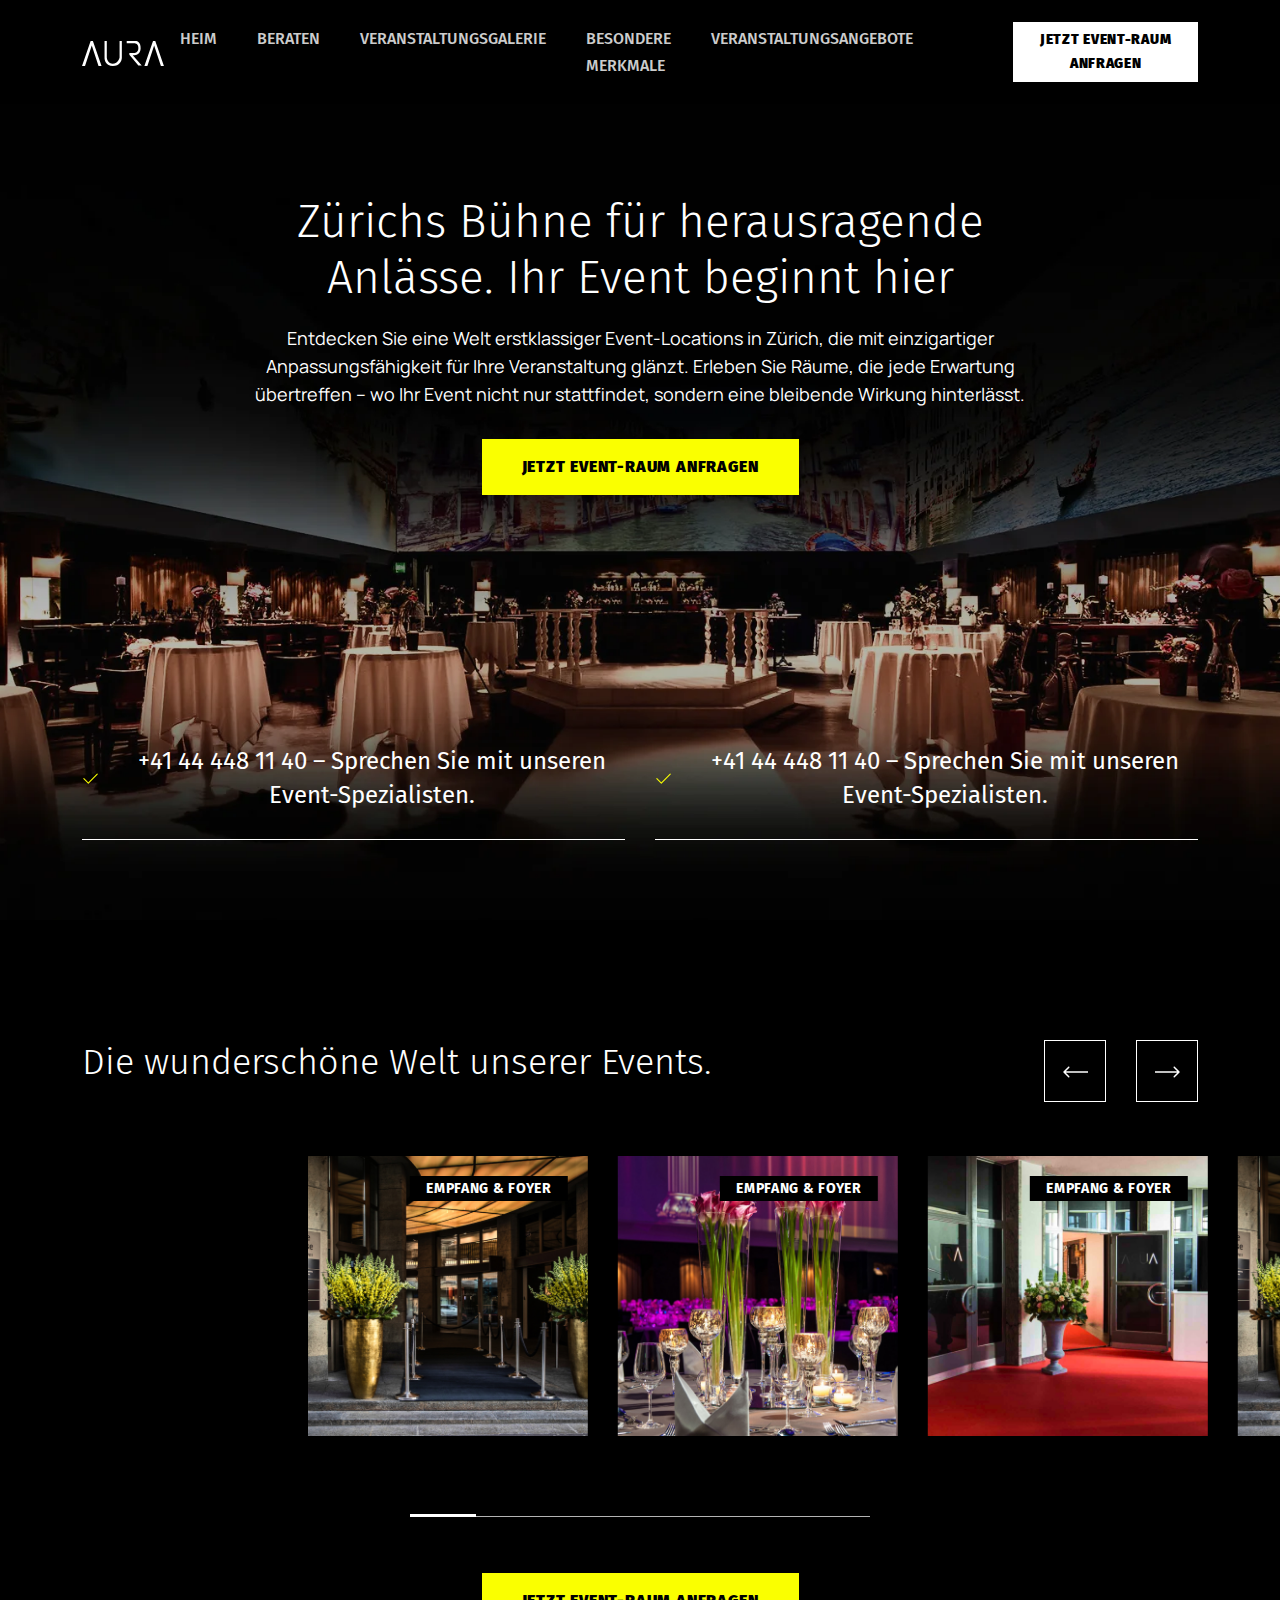
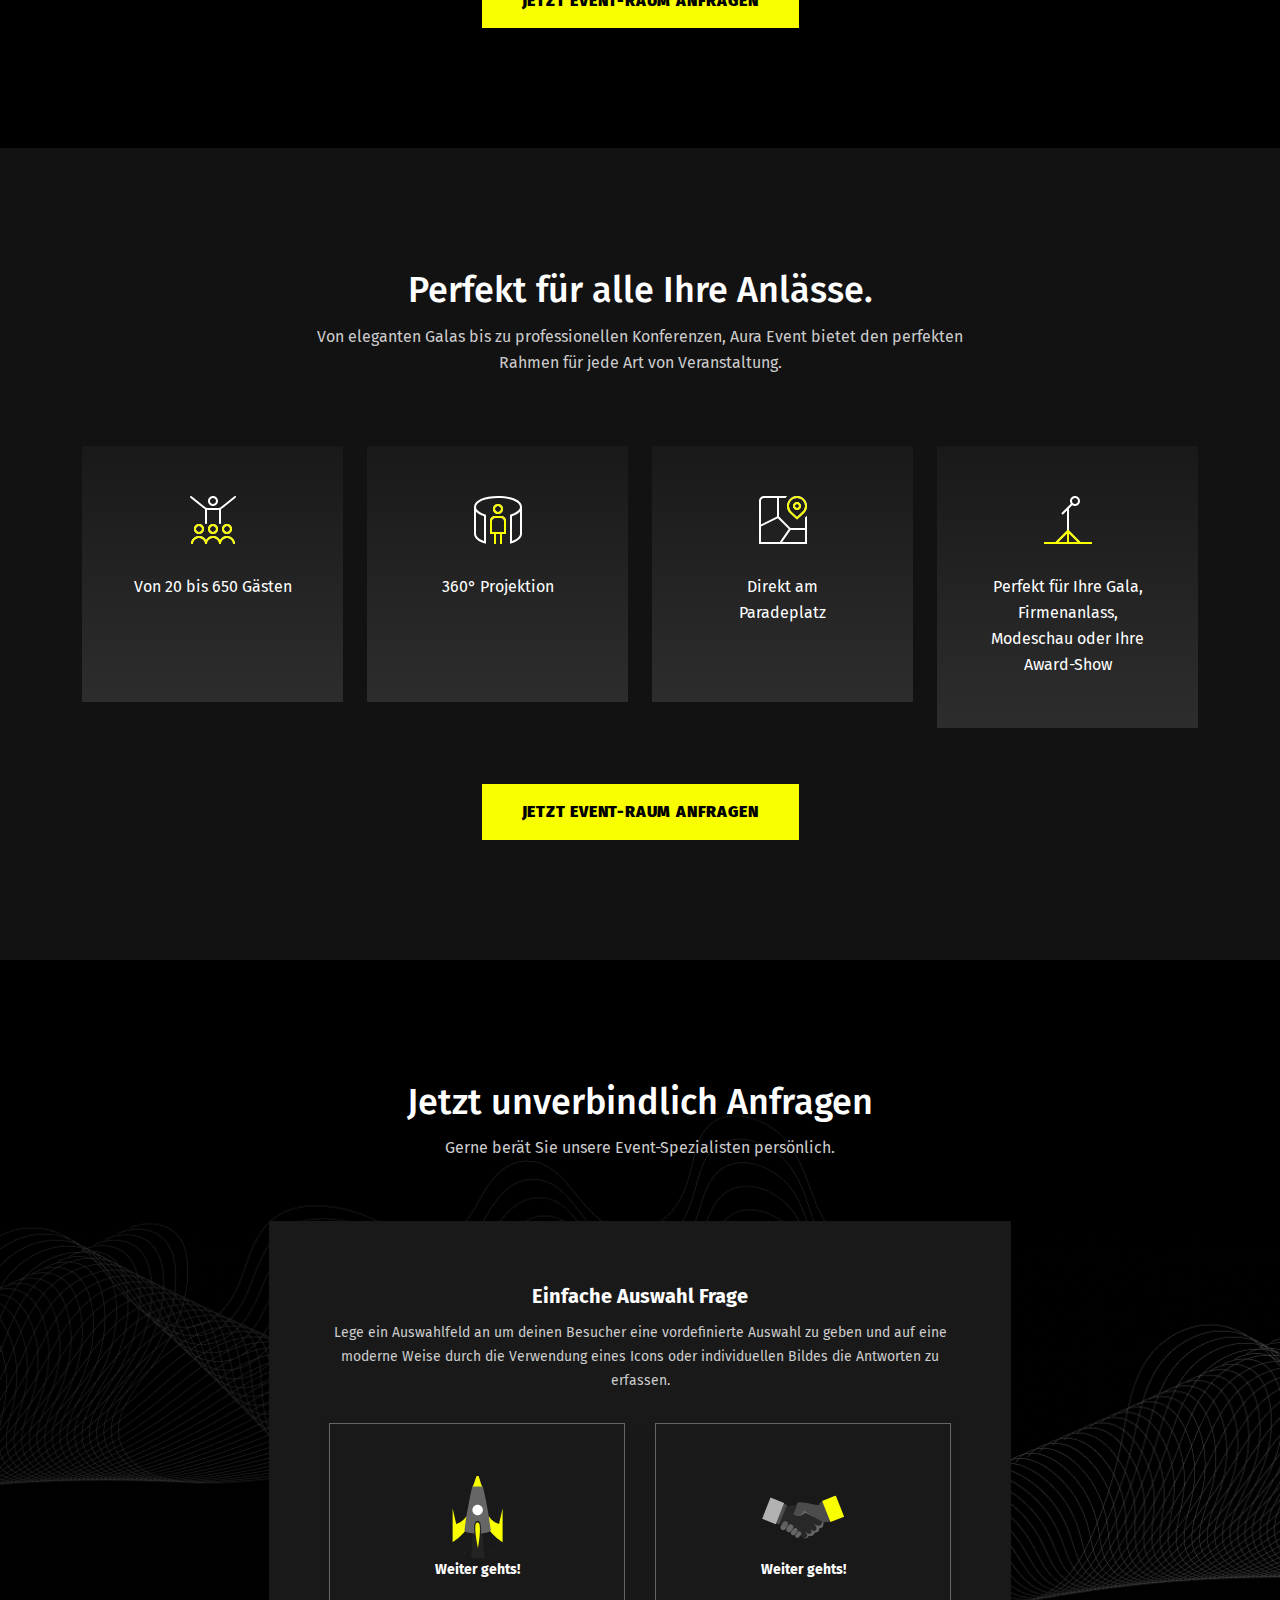
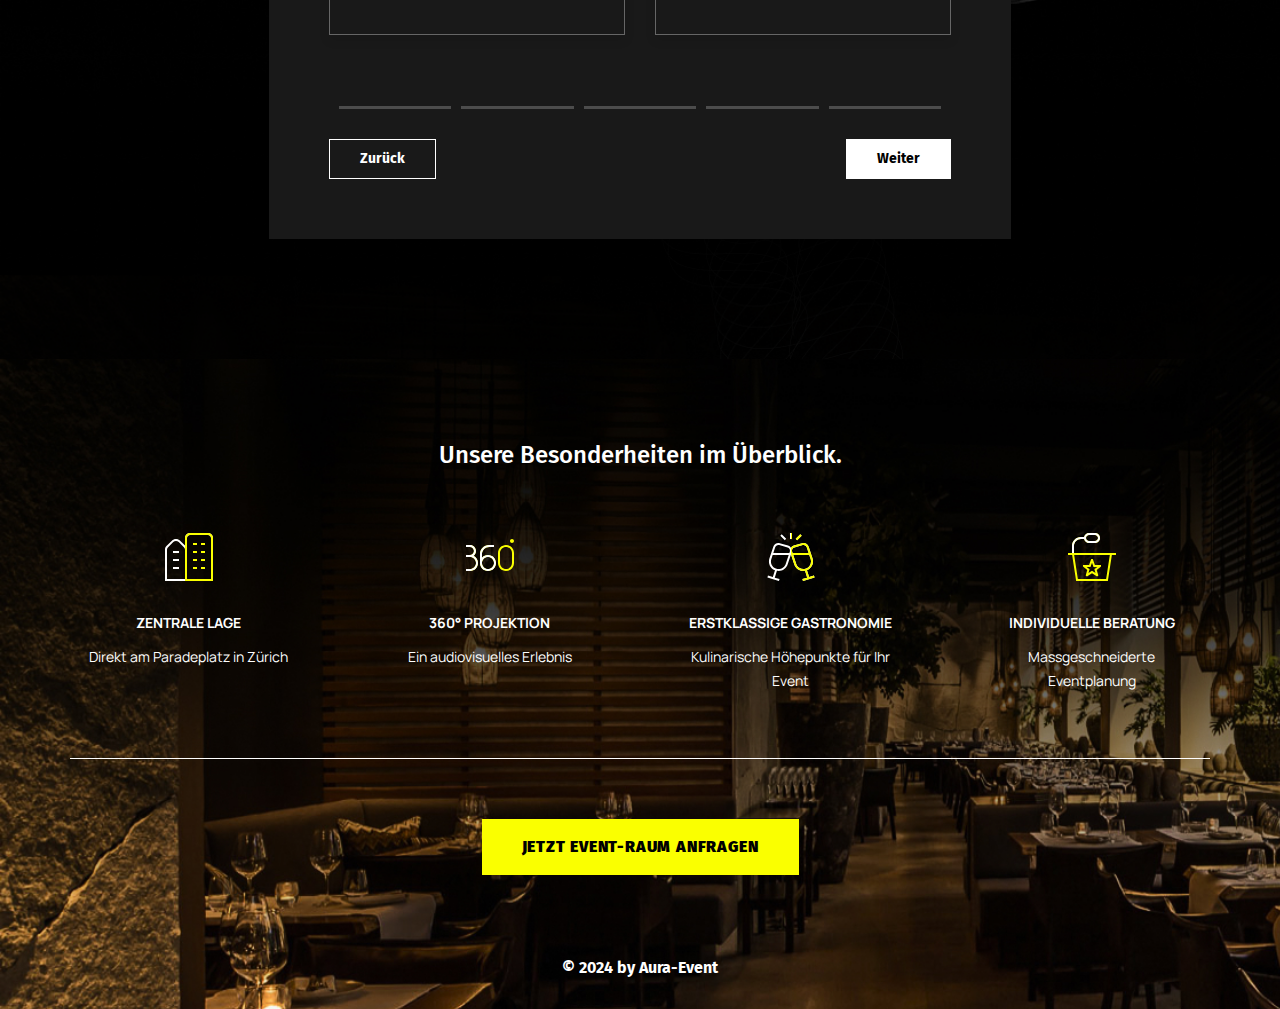
==== commit 5de0fdb2: "Update" ====
--- a/index.html
+++ b/index.html
@@ -21,6 +21,8 @@
     <!-- Bootstrap CSS -->
     <link rel="stylesheet" href="assets/css/bootstrap.min.css">
 
+    <!-- Splide CSS -->
+    <link rel="stylesheet" href="assets/css/splide.min.css">
     <!-- Style CSS -->
     <link rel="stylesheet" href="assets/scss/style.css">
 </head>
@@ -117,6 +119,146 @@
     </section>
     <!-- Hero area -->
 
+    <!-- Event Slider section - start -->
+    <section class="event-slider-area">
+        <div class="container">
+            <div class="d-flex justify-content-between gap-4">
+                <!-- Section heading -->
+                <div class="section-heading">
+                    <h3 class="text-white">
+                        Die wunderschöne Welt unserer Events.
+                    </h3>
+                </div>
+                <!-- Section heading -->
+                <!-- Slider Arrow -->
+                <div class="splide-btns-wrap">
+                    <button class="splide_prev splide-btn">
+                        <svg width="25" height="12" viewBox="0 0 25 12" fill="none" xmlns="http://www.w3.org/2000/svg">
+                            <path
+                                d="M0.46967 5.46967C0.176777 5.76256 0.176777 6.23744 0.46967 6.53033L5.24264 11.3033C5.53553 11.5962 6.01041 11.5962 6.3033 11.3033C6.59619 11.0104 6.59619 10.5355 6.3033 10.2426L2.06066 6L6.3033 1.75736C6.59619 1.46447 6.59619 0.989592 6.3033 0.696699C6.01041 0.403806 5.53553 0.403806 5.24264 0.696699L0.46967 5.46967ZM1 6.75L25 6.75V5.25L1 5.25L1 6.75Z"
+                                fill="white" />
+                        </svg>
+                    </button>
+                    <button class="splide_next splide-btn">
+                        <svg width="25" height="12" viewBox="0 0 25 12" fill="none" xmlns="http://www.w3.org/2000/svg">
+                            <path
+                                d="M24.5303 6.53033C24.8232 6.23744 24.8232 5.76256 24.5303 5.46967L19.7574 0.696699C19.4645 0.403805 18.9896 0.403805 18.6967 0.696699C18.4038 0.989592 18.4038 1.46447 18.6967 1.75736L22.9393 6L18.6967 10.2426C18.4038 10.5355 18.4038 11.0104 18.6967 11.3033C18.9896 11.5962 19.4645 11.5962 19.7574 11.3033L24.5303 6.53033ZM24 5.25L6.55671e-08 5.25L-6.55671e-08 6.75L24 6.75L24 5.25Z"
+                                fill="white" />
+                        </svg>
+                    </button>
+                </div>
+                <!-- Slider Arrow -->
+            </div>
+        </div>
+        <!-- Slider wrapper -->
+        <div class="event-slider-wrap">
+            <div class="splide" id="eventSlider" role="group" aria-label="Splide Basic HTML Example">
+                <!-- <div class="splide__arrows">
+                </div> -->
+                <div class="splide__track">
+                    <ul class="splide__list">
+                        <li class="splide__slide">
+                            <div class="event-slide-item">
+                                <div class="event-slide-img-wrap position-relative">
+                                    <div class="event-slide-img">
+                                        <img src="assets/img/event-slidei-img-1.jpg" alt="Event image"
+                                            class="img-fluid">
+                                    </div>
+
+                                    <!-- Event Tag -->
+                                    <div class="event-tag position-absolute ">
+                                        Empfang & Foyer
+                                    </div>
+                                    <!-- Event Tag -->
+                                </div>
+                            </div>
+                        </li>
+                        <li class="splide__slide">
+                            <div class="event-slide-item">
+                                <div class="event-slide-img-wrap position-relative">
+                                    <div class="event-slide-img">
+                                        <img src="assets/img/event-slidei-img-2.jpg" alt="Event image"
+                                            class="img-fluid">
+                                    </div>
+
+                                    <!-- Event Tag -->
+                                    <div class="event-tag position-absolute ">
+                                        Empfang & Foyer
+                                    </div>
+                                    <!-- Event Tag -->
+                                </div>
+                            </div>
+                        </li>
+                        <li class="splide__slide">
+                            <div class="event-slide-item">
+                                <div class="event-slide-img-wrap position-relative">
+                                    <div class="event-slide-img">
+                                        <img src="assets/img/event-slidei-img-3.jpg" alt="Event image"
+                                            class="img-fluid">
+                                    </div>
+
+                                    <!-- Event Tag -->
+                                    <div class="event-tag position-absolute ">
+                                        Empfang & Foyer
+                                    </div>
+                                    <!-- Event Tag -->
+                                </div>
+                            </div>
+                        </li>
+                        <li class="splide__slide">
+                            <div class="event-slide-item">
+                                <div class="event-slide-img-wrap position-relative">
+                                    <div class="event-slide-img">
+                                        <img src="assets/img/event-slidei-img-1.jpg" alt="Event image"
+                                            class="img-fluid">
+                                    </div>
+
+                                    <!-- Event Tag -->
+                                    <div class="event-tag position-absolute ">
+                                        Empfang & Foyer
+                                    </div>
+                                    <!-- Event Tag -->
+                                </div>
+                            </div>
+                        </li>
+                        <li class="splide__slide">
+                            <div class="event-slide-item">
+                                <div class="event-slide-img-wrap position-relative">
+                                    <div class="event-slide-img">
+                                        <img src="assets/img/event-slidei-img-2.jpg" alt="Event image"
+                                            class="img-fluid">
+                                    </div>
+
+                                    <!-- Event Tag -->
+                                    <div class="event-tag position-absolute ">
+                                        Empfang & Foyer
+                                    </div>
+                                    <!-- Event Tag -->
+                                </div>
+                            </div>
+                        </li>
+                    </ul>
+                </div>
+
+                <!-- Slider progressbar -->
+                <div class="event-slider-progress">
+                    <div class="event-slider-progress-bar"></div>
+                </div>
+                <!-- Slider progressbar -->
+            </div>
+        </div>
+        <!-- Slider wrapper -->
+
+        <!-- Button -->
+        <div class="text-center mt-5 pt-2 ">
+            <a href="#" class="common-yellow-btn">
+                Jetzt Event-Raum Anfragen
+            </a>
+        </div>
+        <!-- Button -->
+    </section>
+    <!-- Slider section - end -->
+
     <!-- Occasions features -->
     <section class="occasions-feature-area">
         <div class="container">
@@ -379,14 +521,17 @@
                                 Textfeld Frage
                             </h5>
                             <p>
-                                Um direkt am Anfang des Formulars den Besucher zum Beispiel nach seinem Namen zu fragen verwende ein Textfeld. Neben Kontaktdaten kann es auch manchmal hilfreich sein Texteingaben innerhalb des Formulars zu erfassen.
+                                Um direkt am Anfang des Formulars den Besucher zum Beispiel nach seinem Namen zu fragen
+                                verwende ein Textfeld. Neben Kontaktdaten kann es auch manchmal hilfreich sein
+                                Texteingaben innerhalb des Formulars zu erfassen.
                             </p>
                         </div>
                         <!-- Form Header area -->
                         <div class="row g-3 address-field-frage">
                             <div class="col-md-12">
                                 <label for="inputQuestion4" class="form-label">question</label>
-                                <input type="text" class="form-control" id="inputQuestion4" placeholder="enter your question">
+                                <input type="text" class="form-control" id="inputQuestion4"
+                                    placeholder="enter your question">
                             </div>
                         </div>
                         <div class="btn-group">
@@ -417,7 +562,8 @@
                                         <img src="assets/img/form-last-step-select-icon-1.svg" alt="Icon"
                                             class="img-fluid">
                                     </span>
-                                    <span class="checkbox-label text-white fw-bold">Tolles Produkt! Ich möchte mehr erfahren!</span>
+                                    <span class="checkbox-label text-white fw-bold">Tolles Produkt! Ich möchte mehr
+                                        erfahren!</span>
                                 </span>
                             </label>
 
@@ -428,7 +574,8 @@
                                         <img src="assets/img/form-last-step-select-icon-2.svg" alt="Icon"
                                             class="img-fluid">
                                     </span>
-                                    <span class="checkbox-label text-white fw-bold">Ich möchte einen kostenfreien Präsentationstermin!</span>
+                                    <span class="checkbox-label text-white fw-bold">Ich möchte einen kostenfreien
+                                        Präsentationstermin!</span>
                                 </span>
                             </label>
                         </div>
@@ -544,6 +691,8 @@
     <!-- All Script file -->
     <!-- Bootstrap -->
     <script src="assets/js/bootstrap.bundle.min.js"></script>
+    <!-- Splide JS -->
+    <script src="assets/js/splide.min.js"></script>
     <!-- Main Script file -->
     <script src="assets/js/script.js"></script>
 </body>
--- a/assets/scss/style.css
+++ b/assets/scss/style.css
@@ -221,6 +221,90 @@
 }
 
 /* ==== Hero Area ====*/
+/* ==== Event slider Area ====*/
+.event-slider-area {
+  padding: 120px 0;
+}
+.event-slider-area .section-heading {
+  margin-bottom: 70px;
+}
+.event-slider-area .section-heading h3 {
+  font-size: 36px;
+  line-height: 1.27;
+  font-weight: 300;
+}
+.event-slider-area .event-slider-wrap .splide__track {
+  margin-bottom: 80px;
+}
+.event-slider-area .event-slider-wrap .splide__slide .event-slide-item .event-slide-img-wrap {
+  z-index: -1;
+  display: inline-block;
+}
+.event-slider-area .event-slider-wrap .splide__slide .event-slide-item .event-slide-img-wrap .event-slide-img img {
+  width: 100%;
+}
+.event-slider-area .event-slider-wrap .splide__slide .event-slide-item .event-slide-img-wrap .event-tag {
+  background: var(--dark-1);
+  padding: 2px 16px;
+  font-size: 14px;
+  font-weight: 700;
+  letter-spacing: 0.7px;
+  text-transform: uppercase;
+  display: inline;
+  color: var(--white);
+  top: 20px;
+  right: 20px;
+  z-index: 9;
+}
+.event-slider-area .event-slider-wrap .event-slider-progress {
+  margin-top: 80px;
+  max-width: 460px;
+  width: 100%;
+  height: 1px;
+  margin: 0 auto;
+  background-color: rgba(255, 255, 255, 0.7);
+  position: relative;
+  z-index: 2;
+}
+.event-slider-area .event-slider-wrap .event-slider-progress .event-slider-progress-bar {
+  background: #ffffff;
+  height: 3px;
+  position: absolute;
+  bottom: 0;
+  z-index: 5;
+}
+.event-slider-area .splide-btns-wrap {
+  display: flex;
+  gap: 30px;
+}
+.event-slider-area .splide-btn {
+  background: transparent;
+  border: 1px solid var(--white);
+  width: 62px;
+  height: 62px;
+  border-radius: 0;
+  transition: all 150ms linear;
+}
+.event-slider-area .splide-btn svg * {
+  transition: all 150ms linear;
+}
+.event-slider-area .splide-btn:hover {
+  border-color: var(--primary);
+}
+.event-slider-area .splide-btn:hover svg * {
+  fill: var(--primary);
+}
+.event-slider-area .splide-btn.splide_prev {
+  top: -92px;
+  right: 390px;
+  left: auto;
+}
+.event-slider-area .splide-btn.splide_next {
+  top: -93px;
+  right: 300px;
+}
+
+/* ==== Event slider Area ====*/
 /* ==== Hero Area ====*/
 .occasions-feature-area {
   padding: 120px 0;
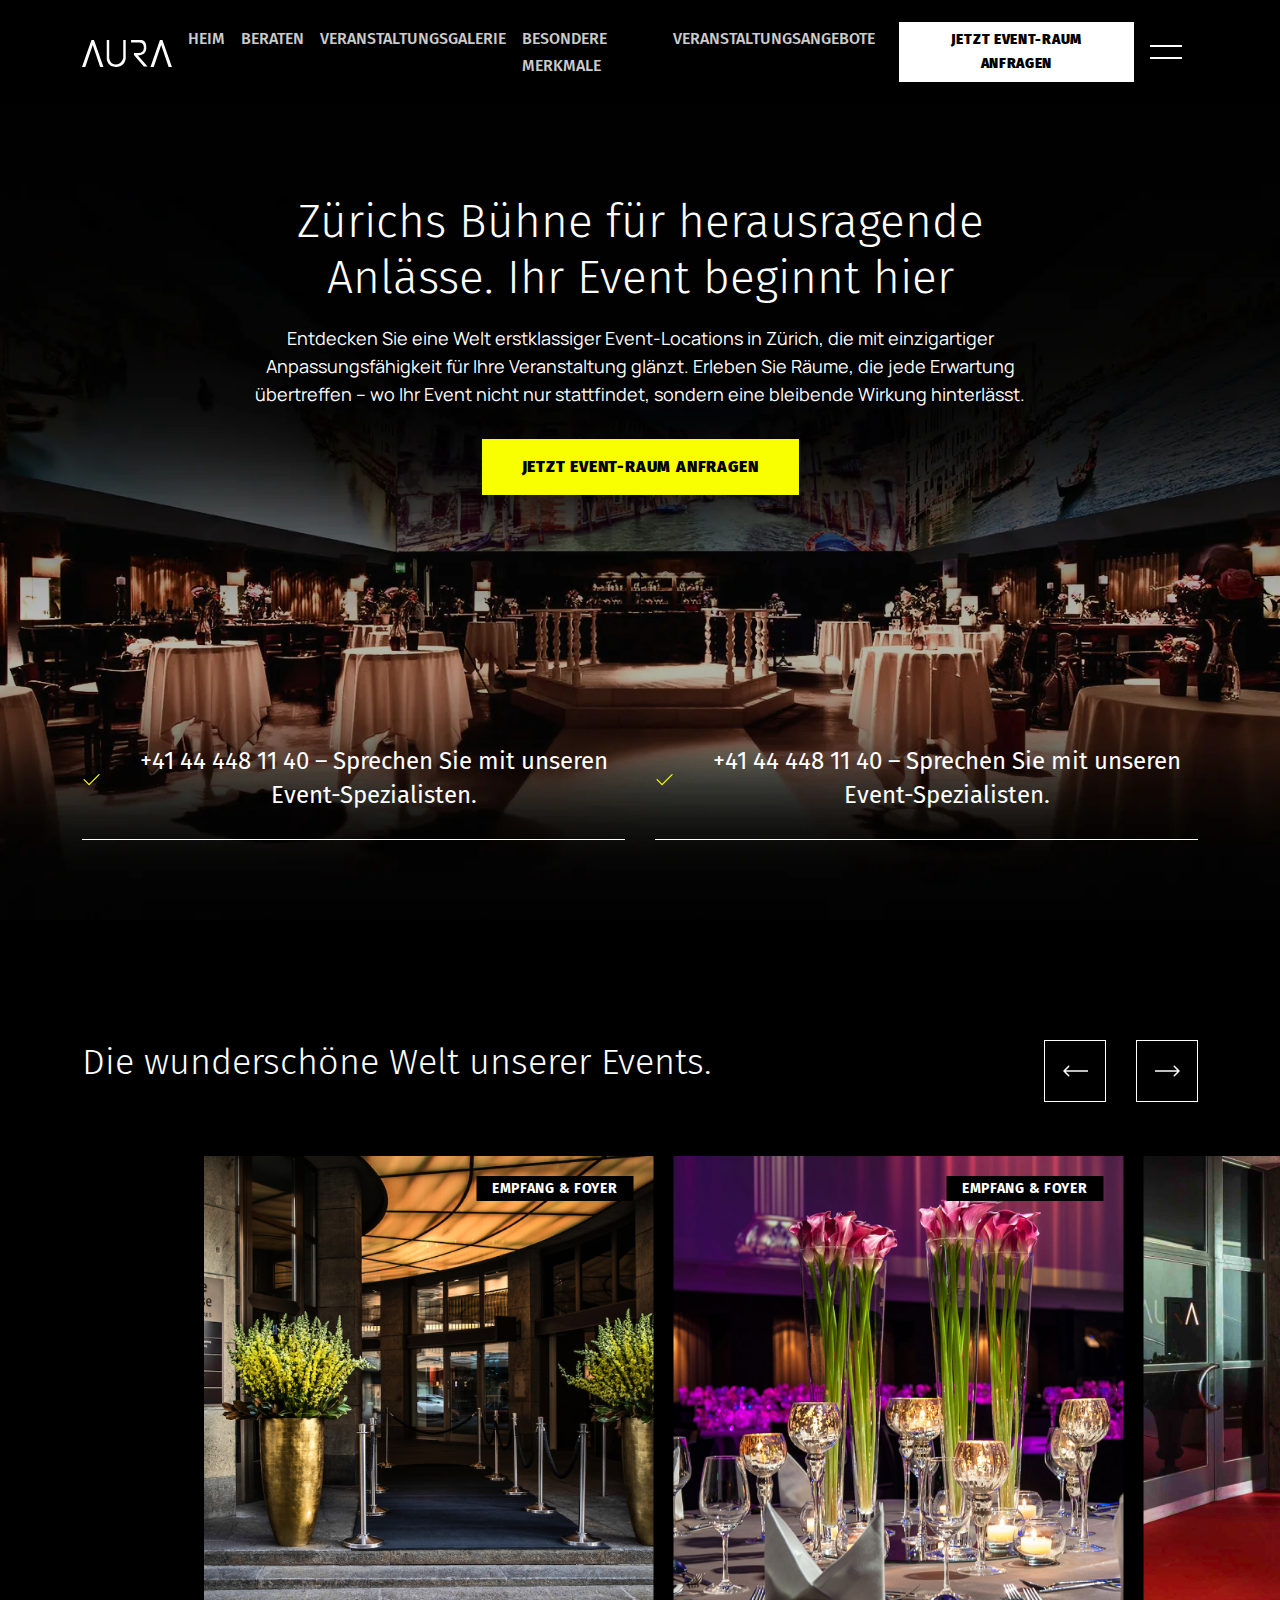
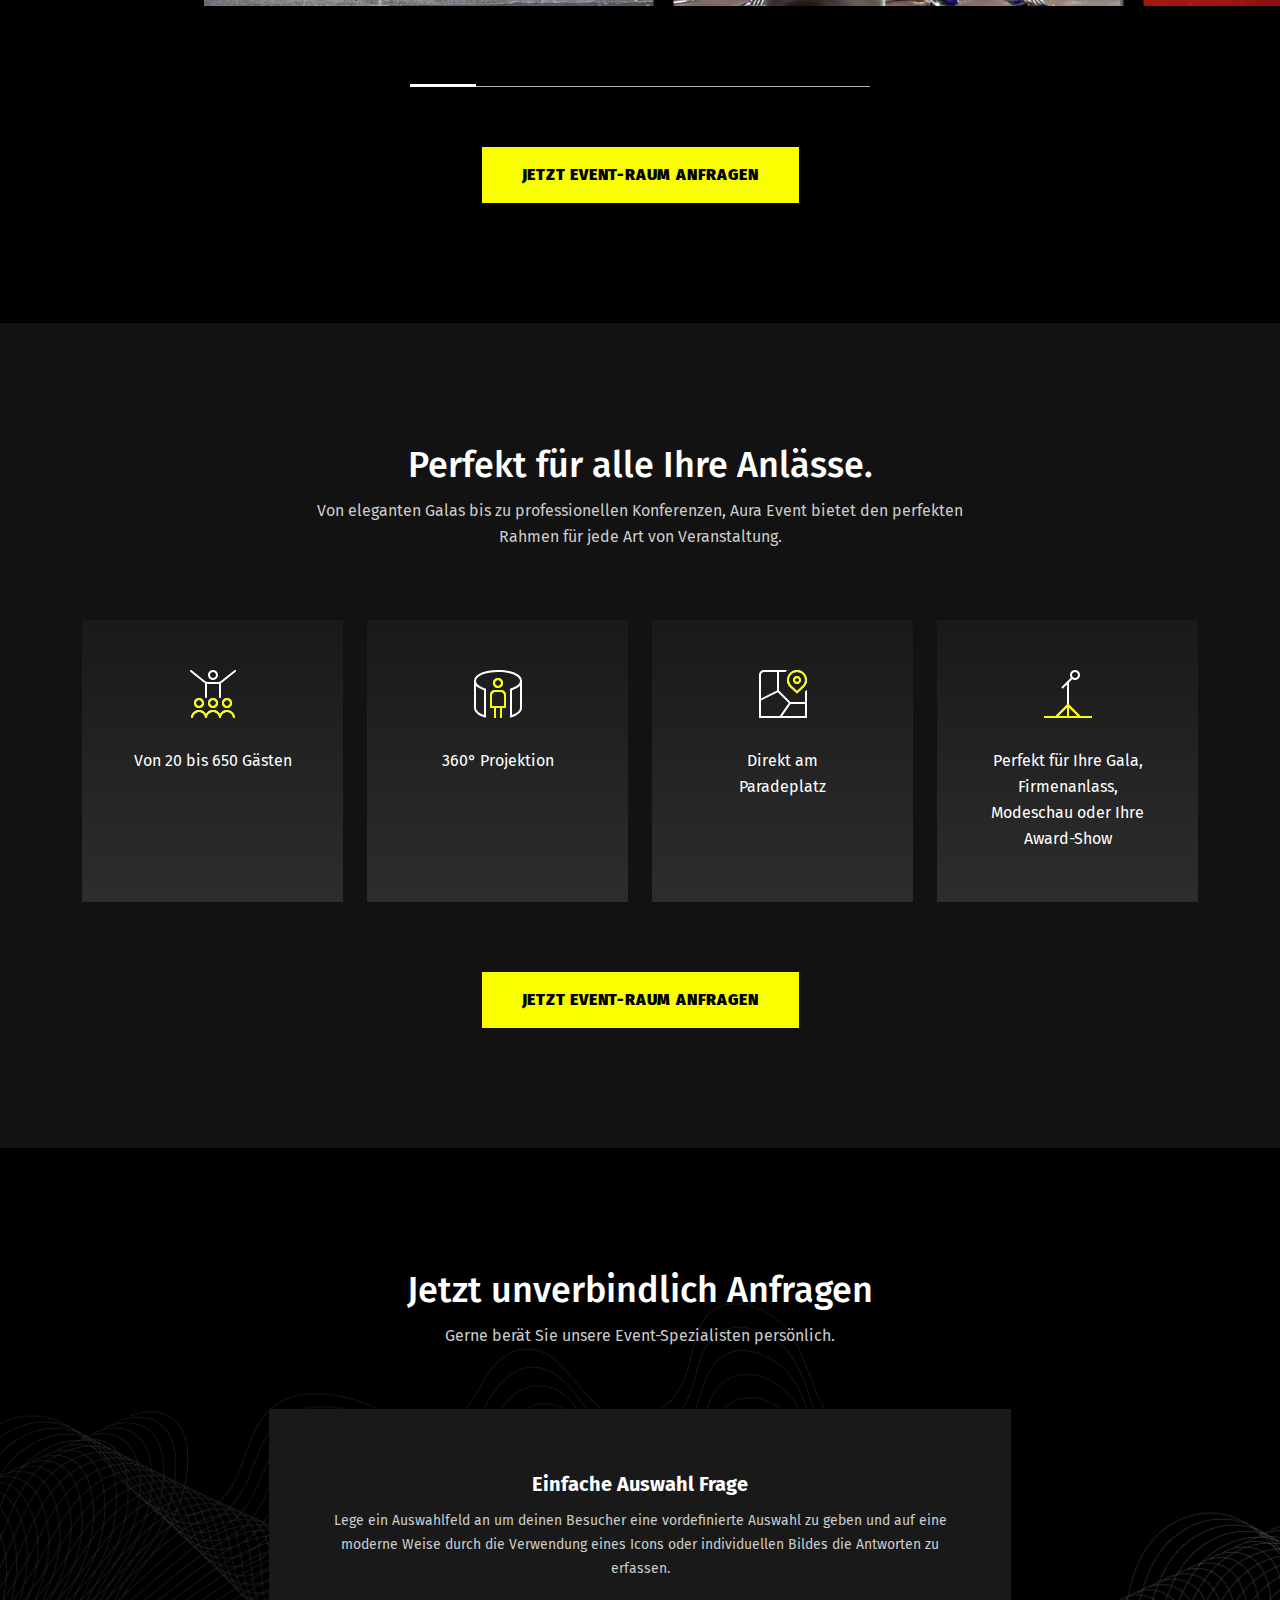
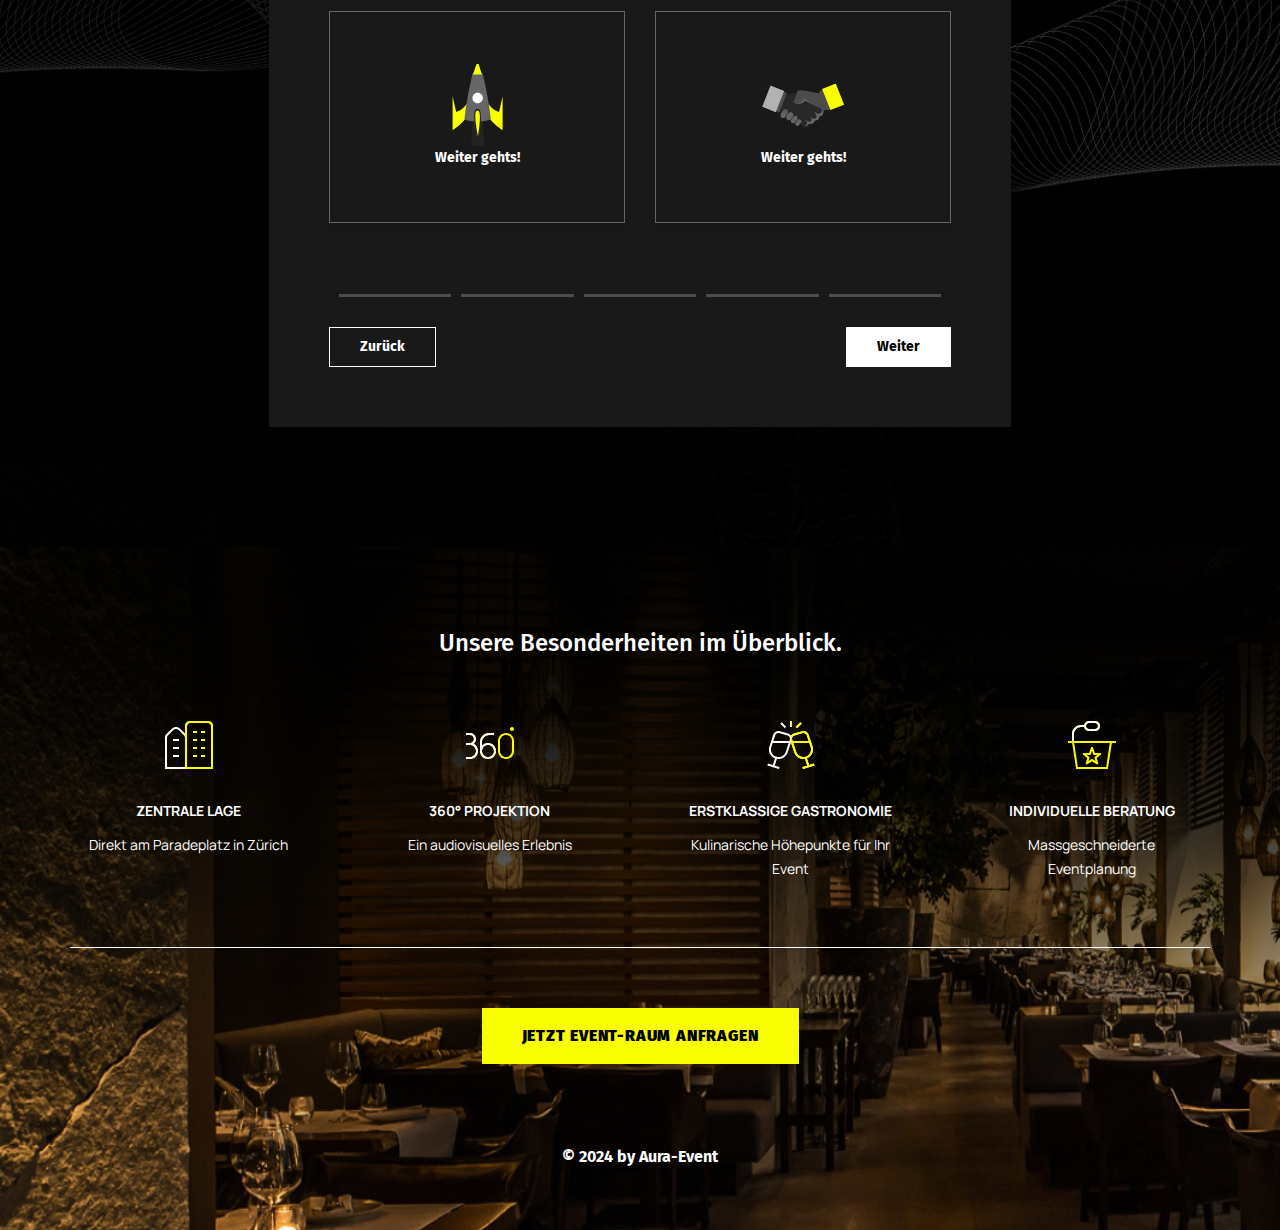
==== commit 30d1d08f: "Update" ====
--- a/index.html
+++ b/index.html
@@ -66,6 +66,16 @@
                     </div>
                     <!-- Button -->
                 </div>
+
+                <!-- Mobile menu btn -->
+                <button class="btn mobile-menu-btn" type="button" data-bs-toggle="offcanvas"
+                    data-bs-target="#offcanvasWithBothOptions" aria-controls="offcanvasWithBothOptions">
+                    <svg width="40" height="40" viewBox="0 0 40 40" fill="none" xmlns="http://www.w3.org/2000/svg">
+                        <rect x="4" y="13" width="32" height="2" fill="white" />
+                        <rect x="4" y="25" width="32" height="2" fill="white" />
+                    </svg>
+                </button>
+                <!-- Mobile menu btn -->
             </div>
         </nav>
     </header>
@@ -74,7 +84,6 @@
     <!-- Hero area -->
     <section class="hero-area">
         <div class="container">
-
             <div class="hero-area-content-wrap text-center">
                 <div class="hero-area-content">
                     <h1>
@@ -98,23 +107,26 @@
                 <!-- Double list -->
                 <div class="hero-check-list-wrap">
                     <div class="single-check-list">
-                        <svg width="24" height="24" viewBox="0 0 24 24" fill="none" xmlns="http://www.w3.org/2000/svg">
-                            <path d="M20.5 5.5L8.5 17.5L2.5 11.5" stroke="#FAFF00" stroke-width="1.5"
-                                stroke-linecap="round" stroke-linejoin="round" />
-                        </svg>
+                        <div class="single-check-list-icon">
+                            <svg width="24" height="24" viewBox="0 0 24 24" fill="none" xmlns="http://www.w3.org/2000/svg">
+                                <path d="M20.5 5.5L8.5 17.5L2.5 11.5" stroke="#FAFF00" stroke-width="1.5"
+                                    stroke-linecap="round" stroke-linejoin="round" />
+                            </svg>
+                        </div>
                         +41 44 448 11 40 – Sprechen Sie mit unseren Event-Spezialisten.
                     </div>
                     <div class="single-check-list">
-                        <svg width="24" height="24" viewBox="0 0 24 24" fill="none" xmlns="http://www.w3.org/2000/svg">
-                            <path d="M20.5 5.5L8.5 17.5L2.5 11.5" stroke="#FAFF00" stroke-width="1.5"
-                                stroke-linecap="round" stroke-linejoin="round" />
-                        </svg>
+                        <div class="single-check-list-icon">
+                            <svg width="24" height="24" viewBox="0 0 24 24" fill="none" xmlns="http://www.w3.org/2000/svg">
+                                <path d="M20.5 5.5L8.5 17.5L2.5 11.5" stroke="#FAFF00" stroke-width="1.5"
+                                    stroke-linecap="round" stroke-linejoin="round" />
+                            </svg>
+                        </div>
                         +41 44 448 11 40 – Sprechen Sie mit unseren Event-Spezialisten.
                     </div>
                 </div>
                 <!-- Double list -->
             </div>
-
         </div>
     </section>
     <!-- Hero area -->
@@ -250,7 +262,7 @@
         <!-- Slider wrapper -->
 
         <!-- Button -->
-        <div class="text-center mt-5 pt-2 ">
+        <div class="text-center event-slider-btn">
             <a href="#" class="common-yellow-btn">
                 Jetzt Event-Raum Anfragen
             </a>
@@ -274,7 +286,7 @@
             </div>
             <!-- Section heading -->
             <div class="row">
-                <div class="col-lg-3">
+                <div class="col-6 col-lg-3">
                     <div class="occasions-feature-item text-center">
                         <div class="occasions-feature-icon">
                             <img src="assets/img/occasions-feature-icon-1.svg" alt="icon" class="img-fluid">
@@ -284,7 +296,7 @@
                         </p>
                     </div>
                 </div>
-                <div class="col-lg-3">
+                <div class="col-6 col-lg-3">
                     <div class="occasions-feature-item text-center">
                         <div class="occasions-feature-icon">
                             <img src="assets/img/occasions-feature-icon-2.svg" alt="icon" class="img-fluid">
@@ -294,7 +306,7 @@
                         </p>
                     </div>
                 </div>
-                <div class="col-lg-3">
+                <div class="col-6 col-lg-3">
                     <div class="occasions-feature-item text-center">
                         <div class="occasions-feature-icon">
                             <img src="assets/img/occasions-feature-icon-3.svg" alt="icon" class="img-fluid">
@@ -304,7 +316,7 @@
                         </p>
                     </div>
                 </div>
-                <div class="col-lg-3">
+                <div class="col-6 col-lg-3">
                     <div class="occasions-feature-item text-center">
                         <div class="occasions-feature-icon">
                             <img src="assets/img/occasions-feature-icon-4.svg" alt="icon" class="img-fluid">
@@ -317,7 +329,7 @@
             </div>
 
             <!-- Button -->
-            <div class="text-center pt-5 mt-2 ">
+            <div class="text-center occasions-feature-btn">
                 <a href="#" class="common-yellow-btn">
                     Jetzt Event-Raum Anfragen
                 </a>
@@ -589,7 +601,7 @@
 
                     <!-- Progress Bar -->
                     <div class="progress-bar-wrapper">
-                        <div class="progress-bar mt-5 ">
+                        <div class="progress-bar">
                             <div class="progress" id="progress"></div>
                             <div class="progress-step active" data-title="Personal"></div>
                             <div class="progress-step" data-title="Contact "></div>
@@ -688,6 +700,77 @@
     </footer>
     <!-- Footer area -->
 
+
+    <!-- Offcanvase menu -->
+    <div class="offcanvas offcanvas-start" data-bs-scroll="true" tabindex="-1" id="offcanvasWithBothOptions"
+        aria-labelledby="offcanvasWithBothOptionsLabel">
+        <div class="offcanvas-header">
+            <!-- Logo -->
+            <div class="">
+                <svg width="97" height="28" viewBox="0 0 97 28" fill="none" xmlns="http://www.w3.org/2000/svg">
+                    <g clip-path="url(#clip0_209_591)">
+                        <path
+                            d="M39.6 5H32.9539V6.66154H38.4923C39.6 6.66154 41.5385 7.21538 41.5385 9.98462C41.5385 13.0862 39.3231 13.6769 38.2154 13.5846H34.8923V14.9692L41.5385 22.7231H44.0308L37.3846 15.2462C39.3231 15.4308 42.9528 14.7404 43.2 10.5385C43.4769 5.83077 40.8 5.09231 39.6 5Z"
+                            fill="white" />
+                        <path d="M2.21538 23H0L6.36923 5H8.03077L14.4 23H12.1846L7.2 8.32308L2.21538 23Z"
+                            fill="white" />
+                        <path d="M48.1846 23H45.9692L52.3385 5H54L60.3692 23H58.1539L53.1692 8.32308L48.1846 23Z"
+                            fill="white" />
+                        <path
+                            d="M18.2769 16.9077V5H16.6154V16.9077C16.5231 18.9385 17.6123 23 22.7077 23C27.8031 23 29.2615 19.1231 29.3538 17.1846V5H27.6923V16.9077C27.4154 18.3846 26.0307 21.3385 22.7077 21.3385C19.3846 21.3385 18.3692 18.3846 18.2769 16.9077Z"
+                            fill="white" />
+                    </g>
+                    <defs>
+                        <clipPath id="clip0_209_591">
+                            <rect width="96.4444" height="28" fill="white" />
+                        </clipPath>
+                    </defs>
+                </svg>
+            </div>
+            <!-- Logo -->
+            <!-- Close Button -->
+            <button class="offcanvas-close-btn" data-bs-dismiss="offcanvas" aria-label="Close">
+                <svg width="30" height="30" viewBox="0 0 30 30" fill="none" xmlns="http://www.w3.org/2000/svg">
+                    <path
+                        d="M7.9999 23.3172L6.68262 21.9999L13.6826 14.9999L6.68262 7.9999L7.9999 6.68262L14.9999 13.6826L21.9999 6.68262L23.3172 7.9999L16.3172 14.9999L23.3172 21.9999L21.9999 23.3172L14.9999 16.3172L7.9999 23.3172Z"
+                        fill="white" />
+                </svg>
+            </button>
+            <!-- Close Button -->
+        </div>
+        <div class="offcanvas-body">
+
+            <ul class="offcanvas-mobile-menu">
+                <li class="nav-item">
+                    <a class="nav-link active" aria-current="page" href="#">Heim</a>
+                </li>
+                <li class="nav-item">
+                    <a class="nav-link" href="#">Beraten</a>
+                </li>
+                <li class="nav-item">
+                    <a class="nav-link" href="#">Veranstaltungsgalerie</a>
+                </li>
+                <li class="nav-item">
+                    <a class="nav-link" href="#">Besondere Merkmale</a>
+                </li>
+                <li class="nav-item">
+                    <a class="nav-link" href="#">Veranstaltungsangebote</a>
+                </li>
+            </ul>
+
+
+            <!-- Button -->
+            <div class="offcanvas-cta-btn text-center">
+                <button>
+                    Jetzt Event-Raum Anfragen
+                </button>
+            </div>
+            <!-- Button -->
+
+        </div>
+    </div>
+    <!-- Offcanvase menu -->
+
     <!-- All Script file -->
     <!-- Bootstrap -->
     <script src="assets/js/bootstrap.bundle.min.js"></script>
--- a/assets/scss/style.css
+++ b/assets/scss/style.css
@@ -47,7 +47,7 @@
   font-style: normal;
 }
 
-/* Monrope font */
+/* Manrope font */
 .ff-manrope {
   font-family: "Manrope", sans-serif;
   font-weight: 400;
@@ -69,6 +69,18 @@
   background: var(--dark-1);
   font-family: "Fira Sans", sans-serif;
   font-weight: 400;
+}
+@media (max-width: 768px) {
+  body {
+    font-size: 14px;
+    line-height: 1.5;
+  }
+}
+
+@media (min-width: 1400px) {
+  .container {
+    max-width: 1470px;
+  }
 }
 
 :root {
@@ -106,9 +118,22 @@
 .header-area {
   padding: 14px 0;
 }
+.header-area .navbar .collapse {
+  display: flex !important;
+}
+@media (max-width: 1200px) {
+  .header-area .navbar .collapse {
+    display: none !important;
+  }
+}
 .header-area .navbar ul.navbar-nav {
   display: flex;
   gap: 40px;
+}
+@media (max-width: 1400px) {
+  .header-area .navbar ul.navbar-nav {
+    gap: 16px;
+  }
 }
 .header-area .navbar ul.navbar-nav .nav-item a.nav-link {
   color: var(--dark-6);
@@ -138,6 +163,16 @@
 }
 .header-area .navbar .navbar-cta-btn {
   margin-left: 100px;
+}
+@media (max-width: 1440px) {
+  .header-area .navbar .navbar-cta-btn {
+    margin-left: 40px;
+  }
+}
+@media (max-width: 1400px) {
+  .header-area .navbar .navbar-cta-btn {
+    margin-left: 24px;
+  }
 }
 .header-area .navbar .navbar-cta-btn button {
   background: var(--white);
@@ -150,6 +185,72 @@
   letter-spacing: 0.7px;
   color: var(--dark-1);
 }
+.header-area .mobile-menu-btn {
+  border: none;
+  outline: none;
+  box-shadow: none;
+}
+.header-area .mobile-menu-btn:focus {
+  outline: none;
+  box-shadow: none;
+  border: none;
+}
+
+.offcanvas-cta-btn {
+  margin-bottom: 14px;
+}
+.offcanvas-cta-btn button {
+  background: var(--white);
+  border: none;
+  padding: 6px 20px;
+  text-transform: uppercase;
+  font-weight: 900;
+  font-size: 14px;
+  line-height: 1.71;
+  letter-spacing: 0.7px;
+  color: var(--dark-1);
+  width: 100%;
+}
+
+.navbar-toggler {
+  display: none;
+}
+
+.offcanvas {
+  background: var(--dark-3);
+}
+.offcanvas .offcanvas-header {
+  padding: 25px 30px;
+  display: flex;
+  justify-content: space-between;
+}
+.offcanvas .offcanvas-header .offcanvas-close-btn {
+  background: transparent;
+  border: none;
+}
+.offcanvas .offcanvas-body {
+  height: 100%;
+  display: flex;
+  flex-direction: column;
+  justify-content: space-between;
+}
+.offcanvas .offcanvas-mobile-menu {
+  list-style: none;
+  display: grid;
+  gap: 20px;
+  padding: 4px 44px;
+}
+.offcanvas .offcanvas-mobile-menu li {
+  font-size: 14px;
+  line-height: 1.71;
+  text-transform: uppercase;
+  color: var(--white);
+  font-weight: 600;
+  transition: all 150ms ease-in-out;
+}
+.offcanvas .offcanvas-mobile-menu li:hover {
+  color: var(--primary);
+}
 
 /* ==== Header Area ====*/
 /* ==== Hero Area ====*/
@@ -166,6 +267,11 @@
   padding: 90px 0 80px 0;
   min-height: calc(100vh - 84px);
 }
+@media (max-width: 768px) {
+  .hero-area .hero-area-content-wrap {
+    padding: 16px 0 40px 0;
+  }
+}
 .hero-area .hero-area-content {
   max-width: 833px;
   margin: 0 auto;
@@ -176,6 +282,12 @@
   font-weight: 300;
   line-height: 1.21;
   margin-bottom: 20px;
+}
+@media (max-width: 768px) {
+  .hero-area .hero-area-content h1 {
+    font-size: 24px;
+    line-height: 1.41;
+  }
 }
 .hero-area .hero-area-content p {
   font-size: 18px;
@@ -184,6 +296,12 @@
   font-weight: 400;
   color: var(--white);
   margin-bottom: 30px;
+}
+@media (max-width: 768px) {
+  .hero-area .hero-area-content p {
+    font-size: 14px;
+    line-height: 1.71;
+  }
 }
 
 .common-yellow-btn {
@@ -201,11 +319,26 @@
 .common-yellow-btn:hover {
   background: var(--white);
 }
+@media (max-width: 768px) {
+  .common-yellow-btn {
+    font-size: 14px;
+    letter-spacing: 0.7px;
+    line-height: 1.71;
+    padding: 10px 40px;
+    height: 44px;
+    width: 100%;
+  }
+}
 
 .hero-check-list-wrap {
   margin-top: 80px;
   display: flex;
   gap: 30px;
+}
+@media (max-width: 768px) {
+  .hero-check-list-wrap {
+    gap: 12px;
+  }
 }
 .hero-check-list-wrap .single-check-list {
   color: var(--white);
@@ -219,22 +352,75 @@
   justify-content: start;
   text-align: center;
 }
+.hero-check-list-wrap .single-check-list .single-check-list-icon svg {
+  width: 20px;
+}
+@media (max-width: 992px) {
+  .hero-check-list-wrap .single-check-list {
+    font-size: 16px;
+    line-height: 1.5;
+    padding-bottom: 20px;
+    gap: 10px;
+  }
+}
+@media (max-width: 768px) {
+  .hero-check-list-wrap .single-check-list {
+    font-size: 14px;
+    line-height: 1.6;
+    padding-bottom: 10px;
+    gap: 10px;
+  }
+}
+@media (max-width: 576px) {
+  .hero-check-list-wrap .single-check-list {
+    font-size: 10px;
+    line-height: 1.6;
+    padding-bottom: 10px;
+    gap: 10px;
+  }
+}
 
 /* ==== Hero Area ====*/
 /* ==== Event slider Area ====*/
 .event-slider-area {
   padding: 120px 0;
 }
+@media (max-width: 1200px) {
+  .event-slider-area {
+    padding: 80px 0;
+  }
+}
+@media (max-width: 768px) {
+  .event-slider-area {
+    padding: 60px 0;
+  }
+}
 .event-slider-area .section-heading {
   margin-bottom: 70px;
+}
+@media (max-width: 768px) {
+  .event-slider-area .section-heading {
+    margin-bottom: 30px;
+  }
 }
 .event-slider-area .section-heading h3 {
   font-size: 36px;
   line-height: 1.27;
   font-weight: 300;
 }
+@media (max-width: 768px) {
+  .event-slider-area .section-heading h3 {
+    font-size: 20px;
+    line-height: 1.5;
+  }
+}
 .event-slider-area .event-slider-wrap .splide__track {
   margin-bottom: 80px;
+}
+@media (max-width: 768px) {
+  .event-slider-area .event-slider-wrap .splide__track {
+    margin-bottom: 50px;
+  }
 }
 .event-slider-area .event-slider-wrap .splide__slide .event-slide-item .event-slide-img-wrap {
   z-index: -1;
@@ -266,16 +452,45 @@
   position: relative;
   z-index: 2;
 }
+@media (max-width: 768px) {
+  .event-slider-area .event-slider-wrap .event-slider-progress {
+    max-width: 80%;
+    margin-top: 50px;
+  }
+}
 .event-slider-area .event-slider-wrap .event-slider-progress .event-slider-progress-bar {
   background: #ffffff;
   height: 3px;
   position: absolute;
   bottom: 0;
   z-index: 5;
+  transition: all 230ms linear;
+}
+.event-slider-area .event-slider-btn {
+  margin-top: 60px;
+}
+@media (max-width: 768px) {
+  .event-slider-area .event-slider-btn {
+    margin-top: 36px;
+    margin-left: 16px;
+    margin-right: 16px;
+  }
 }
 .event-slider-area .splide-btns-wrap {
   display: flex;
   gap: 30px;
+}
+@media (max-width: 992px) {
+  .event-slider-area .splide-btns-wrap {
+    gap: 18px;
+    margin-left: 30px;
+  }
+}
+@media (max-width: 768px) {
+  .event-slider-area .splide-btns-wrap {
+    gap: 14px;
+    margin-left: 30px;
+  }
 }
 .event-slider-area .splide-btn {
   background: transparent;
@@ -284,9 +499,30 @@
   height: 62px;
   border-radius: 0;
   transition: all 150ms linear;
+  display: flex;
+  justify-content: center;
+  align-items: center;
 }
 .event-slider-area .splide-btn svg * {
   transition: all 150ms linear;
+}
+@media (max-width: 992px) {
+  .event-slider-area .splide-btn {
+    width: 44px;
+    height: 44px;
+  }
+  .event-slider-area .splide-btn svg {
+    width: 20px;
+  }
+}
+@media (max-width: 768px) {
+  .event-slider-area .splide-btn {
+    width: 28px;
+    height: 28px;
+  }
+  .event-slider-area .splide-btn svg {
+    width: 12px;
+  }
 }
 .event-slider-area .splide-btn:hover {
   border-color: var(--primary);
@@ -310,24 +546,66 @@
   padding: 120px 0;
   background: var(--dark-2);
 }
+@media (max-width: 1200px) {
+  .occasions-feature-area {
+    padding: 80px 0;
+  }
+  .occasions-feature-area .row {
+    --bs-gutter-x: 13px;
+    --bs-gutter-y: 13px;
+  }
+}
+@media (max-width: 768px) {
+  .occasions-feature-area {
+    padding: 60px 0;
+  }
+  .occasions-feature-area .row {
+    --bs-gutter-x: 13px;
+    --bs-gutter-y: 13px;
+  }
+}
 .occasions-feature-area .section-heading {
   max-width: 706px;
   margin: 0 auto;
   margin-bottom: 70px;
 }
+@media (max-width: 768px) {
+  .occasions-feature-area .section-heading {
+    margin-bottom: 40px;
+  }
+}
 .occasions-feature-area .section-heading h3 {
   font-size: 36px;
   line-height: 1.27;
   margin-bottom: 10px;
 }
+@media (max-width: 768px) {
+  .occasions-feature-area .section-heading h3 {
+    font-size: 20px;
+    line-height: 1.5;
+  }
+}
 .occasions-feature-area .section-heading p {
   color: var(--dark-6);
   line-height: 1.62;
+}
+@media (max-width: 768px) {
+  .occasions-feature-area .section-heading p {
+    font-size: 14px;
+    line-height: 1.71;
+  }
 }
 .occasions-feature-area .occasions-feature-item {
   background: linear-gradient(180deg, #191919 0%, #2D2D2D 100%);
   min-height: 256px;
   padding: 50px;
+  height: 100%;
+}
+@media (max-width: 768px) {
+  .occasions-feature-area .occasions-feature-item {
+    padding: 50px 24px;
+    min-height: 100%;
+  }
 }
 .occasions-feature-area .occasions-feature-item .occasions-feature-icon {
   margin-bottom: 30px;
@@ -336,14 +614,33 @@
   font-size: 16px;
   line-height: 1.62;
 }
+@media (max-width: 768px) {
+  .occasions-feature-area .occasions-feature-item .occasions-feature-title {
+    font-size: 12px;
+    line-height: 1.66;
+  }
+}
+.occasions-feature-area .occasions-feature-btn {
+  margin-top: 70px;
+}
+@media (max-width: 768px) {
+  .occasions-feature-area .occasions-feature-btn {
+    margin-top: 40px;
+  }
+}
 
 /* ==== Hero Area ====*/
 /* ==== Footer Area ====*/
 .footer-area {
-  padding: 80px 0 28px 0;
+  padding: 80px 0 60px 0;
   background: url("../img/footer-background-img.jpg");
   background-repeat: no-repeat;
   background-size: cover;
+}
+@media (max-width: 768px) {
+  .footer-area {
+    padding: 0px 0 28px 0;
+  }
 }
 .footer-area .footer-heading {
   font-size: 24px;
@@ -351,27 +648,31 @@
   color: var(--white);
   margin-bottom: 60px;
 }
+@media (max-width: 768px) {
+  .footer-area .footer-heading {
+    font-size: 19px;
+    line-height: 1.5;
+    margin-bottom: 40px;
+  }
+}
 .footer-area .footer-features-wrap {
   display: grid;
   grid-template-columns: repeat(4, 1fr);
   gap: 88px;
+  padding-bottom: 66px;
+  border-bottom: 1px solid var(--white);
   margin-bottom: 60px;
-  overflow: hidden;
+}
+@media (max-width: 768px) {
+  .footer-area .footer-features-wrap {
+    grid-template-columns: repeat(2, 1fr);
+    gap: 28px 13px;
+    padding-bottom: 50px;
+  }
 }
 .footer-area .footer-features-wrap .feature-item {
   max-width: 210px;
   margin: 0 auto;
-  padding-bottom: 66px;
-  position: relative;
-}
-.footer-area .footer-features-wrap .feature-item::after {
-  position: absolute;
-  content: "";
-  left: -80px;
-  bottom: 0;
-  width: 400%;
-  height: 1px;
-  background-color: var(--white);
 }
 .footer-area .footer-features-wrap .feature-item .feature-icon {
   margin-bottom: 30px;
@@ -386,10 +687,20 @@
   line-height: 1.71;
   min-height: 48px;
 }
+@media (max-width: 768px) {
+  .footer-area .footer-features-wrap .feature-item .feature-description {
+    font-size: 12px;
+  }
+}
 .footer-area .copyright-text {
   font-size: 16px;
   line-height: 1.62;
   margin-top: 80px;
+}
+@media (max-width: 768px) {
+  .footer-area .copyright-text {
+    margin-top: 60px;
+  }
 }
 
 /* ==== Footer Area ====*/
@@ -399,10 +710,26 @@
   background: url("../img/form-section-bg.png");
   background-size: cover;
 }
+@media (max-width: 1200px) {
+  .multi-step-form-area {
+    padding: 80px 0;
+  }
+}
+@media (max-width: 768px) {
+  .multi-step-form-area {
+    padding: 60px 0;
+  }
+}
 .multi-step-form-area .section-title h3 {
   font-size: 36px;
   line-height: 1.27em;
   margin-bottom: 10px;
+}
+@media (max-width: 768px) {
+  .multi-step-form-area .section-title h3 {
+    font-size: 20px;
+    line-height: 1.5;
+  }
 }
 .multi-step-form-area .section-title p {
   color: var(--dark-6);
@@ -414,6 +741,17 @@
   background: var(--dark-3);
   padding: 60px;
   margin-top: 60px;
+}
+@media (max-width: 768px) {
+  .multi-step-form-area .multi-step-form-wrap {
+    margin-top: 40px;
+    padding: 40px;
+  }
+}
+@media (max-width: 576px) {
+  .multi-step-form-area .multi-step-form-wrap {
+    padding: 40px 16px;
+  }
 }
 .multi-step-form-area .multi-step-form-wrap .form-header-area {
   margin-bottom: 30px;
@@ -492,6 +830,11 @@
   display: flex;
   justify-content: space-between;
   margin-top: 96px;
+}
+@media (max-width: 768px) {
+  .btn-group {
+    margin-top: 58px;
+  }
 }
 
 .common_btn {
@@ -507,6 +850,11 @@
   border: 1px solid var(--white);
   transition: all 200ms;
 }
+@media (max-width: 768px) {
+  .common_btn {
+    padding: 4px 30px;
+  }
+}
 .common_btn:hover {
   color: var(--dark-2);
   background-color: var(--primary);
@@ -562,6 +910,11 @@
   z-index: 1;
   width: 100%;
   bottom: 40px;
+}
+@media (max-width: 768px) {
+  .progress-bar-wrapper {
+    bottom: 34px;
+  }
 }
 
 .progress-bar {
@@ -665,6 +1018,11 @@
   display: flex;
   gap: 30px;
 }
+@media (max-width: 768px) {
+  .first-step-checkbox-wrapper {
+    gap: 13px;
+  }
+}
 
 .last-step-checkbox-wrapper {
   display: flex;
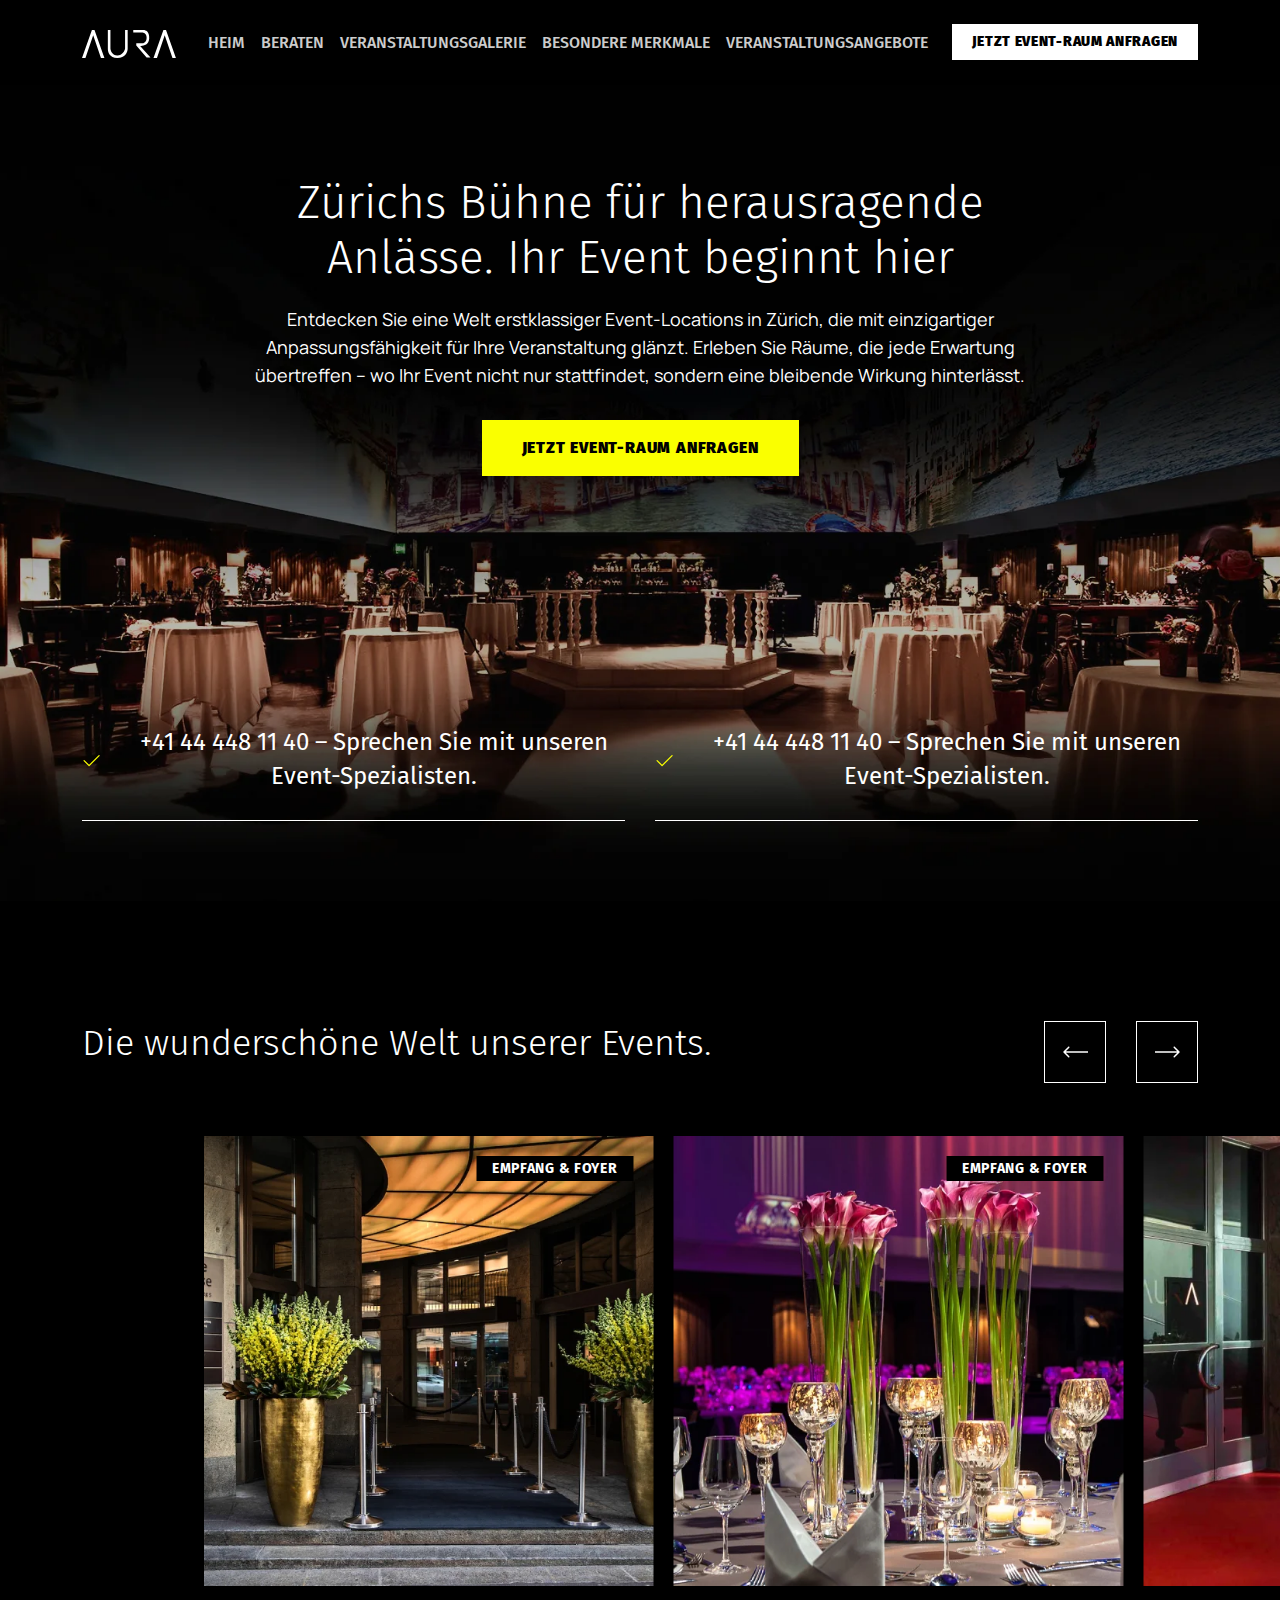
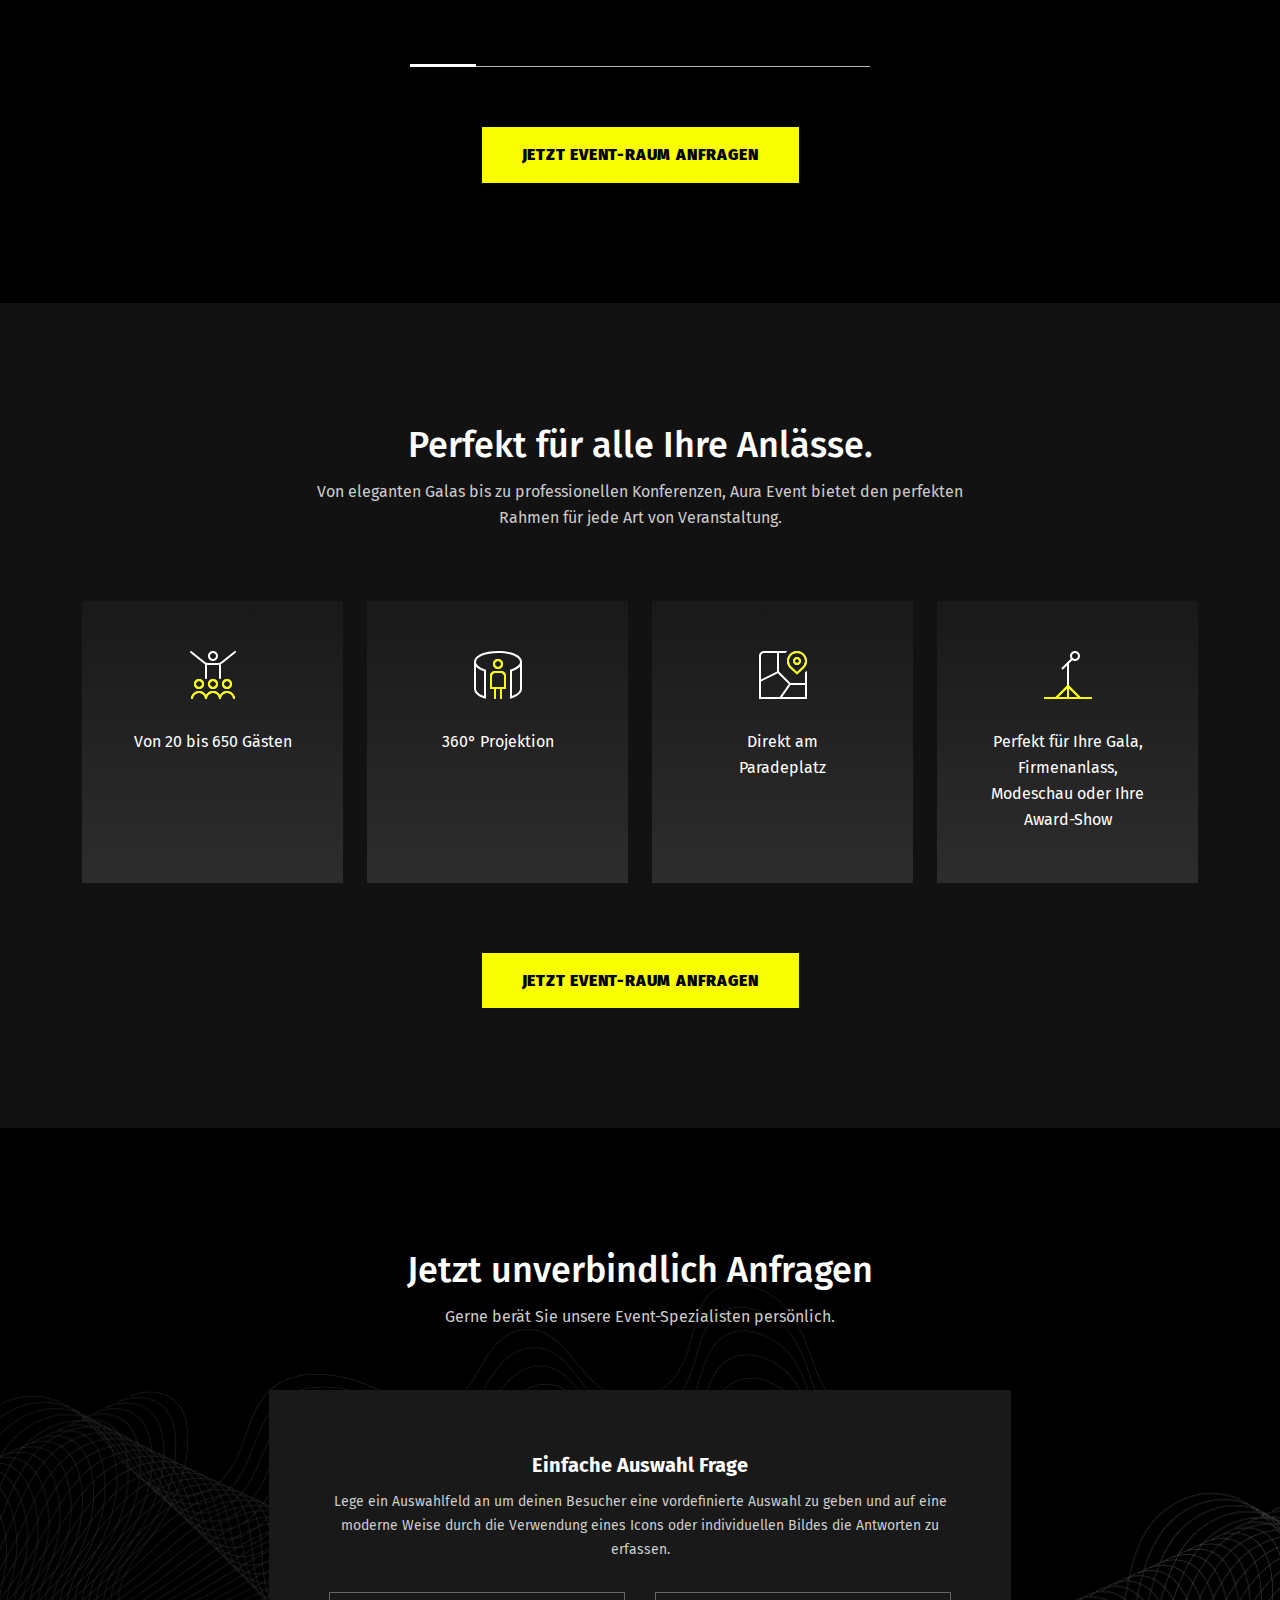
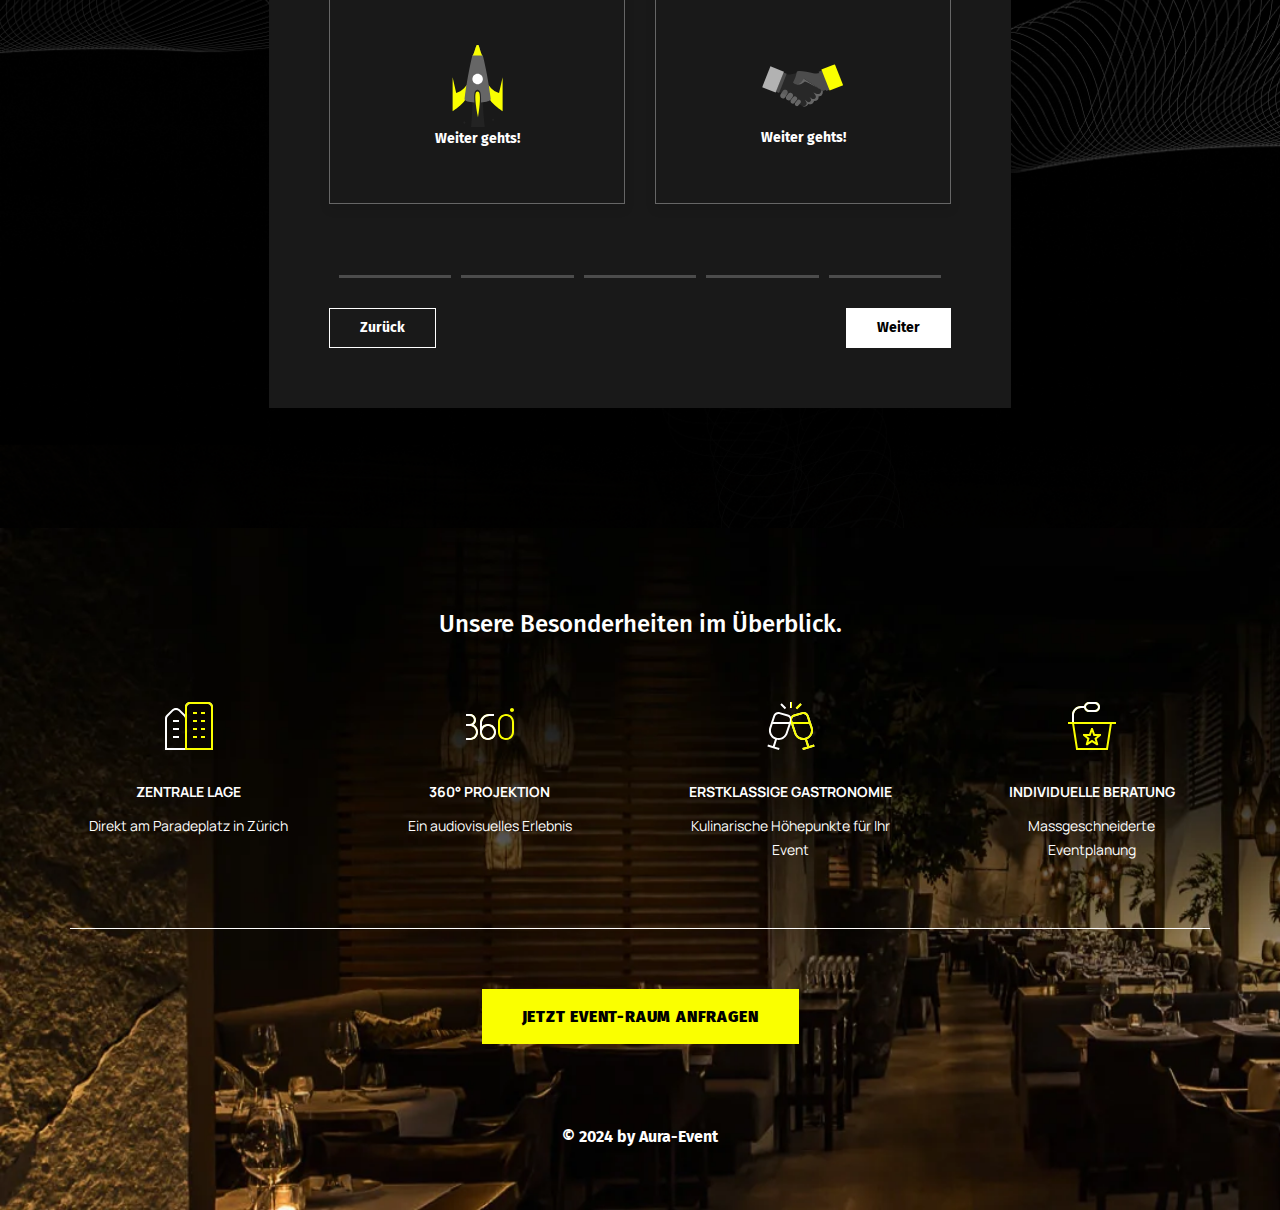
==== commit 367de6a1: "Update" ====
--- a/index.html
+++ b/index.html
@@ -173,7 +173,7 @@
                             <div class="event-slide-item">
                                 <div class="event-slide-img-wrap position-relative">
                                     <div class="event-slide-img">
-                                        <img src="assets/img/event-slidei-img-1.jpg" alt="Event image"
+                                        <img src="assets/img/event-slidei-img-1.webp" alt="Event image"
                                             class="img-fluid">
                                     </div>
 
@@ -189,7 +189,7 @@
                             <div class="event-slide-item">
                                 <div class="event-slide-img-wrap position-relative">
                                     <div class="event-slide-img">
-                                        <img src="assets/img/event-slidei-img-2.jpg" alt="Event image"
+                                        <img src="assets/img/event-slidei-img-2.webp" alt="Event image"
                                             class="img-fluid">
                                     </div>
 
@@ -205,7 +205,7 @@
                             <div class="event-slide-item">
                                 <div class="event-slide-img-wrap position-relative">
                                     <div class="event-slide-img">
-                                        <img src="assets/img/event-slidei-img-3.jpg" alt="Event image"
+                                        <img src="assets/img/event-slidei-img-3.webp" alt="Event image"
                                             class="img-fluid">
                                     </div>
 
@@ -221,7 +221,7 @@
                             <div class="event-slide-item">
                                 <div class="event-slide-img-wrap position-relative">
                                     <div class="event-slide-img">
-                                        <img src="assets/img/event-slidei-img-1.jpg" alt="Event image"
+                                        <img src="assets/img/event-slidei-img-1.webp" alt="Event image"
                                             class="img-fluid">
                                     </div>
 
@@ -237,7 +237,7 @@
                             <div class="event-slide-item">
                                 <div class="event-slide-img-wrap position-relative">
                                     <div class="event-slide-img">
-                                        <img src="assets/img/event-slidei-img-2.jpg" alt="Event image"
+                                        <img src="assets/img/event-slidei-img-2.webp" alt="Event image"
                                             class="img-fluid">
                                     </div>
 
@@ -420,7 +420,7 @@
                         </div>
                         <!-- Form Header area -->
                         <!-- Form second step checkbox -->
-                        <div class="first-step-checkbox-wrapper">
+                        <div class="second-step-checkbox-wrapper">
                             <label class="checkbox-wrapper">
                                 <input type="checkbox" class="checkbox-input" />
                                 <span class="checkbox-tile second-checkbox-title">
@@ -468,11 +468,11 @@
                                 <label for="inputName4" class="form-label">Straße</label>
                                 <input type="text" class="form-control" id="inputName4" placeholder="3,000 €">
                             </div>
-                            <div class="col-md-6">
+                            <div class="col-6">
                                 <label for="inputPlz4" class="form-label">PLZ</label>
                                 <input type="text" class="form-control" id="inputPlz4" placeholder="3,000 €">
                             </div>
-                            <div class="col-md-6">
+                            <div class="col-6">
                                 <label for="inputNr4" class="form-label">Nr.</label>
                                 <input type="text" class="form-control" id="inputNr4" placeholder="3,000 €">
                             </div>
--- a/assets/scss/style.css
+++ b/assets/scss/style.css
@@ -186,9 +186,15 @@
   color: var(--dark-1);
 }
 .header-area .mobile-menu-btn {
+  display: none;
   border: none;
   outline: none;
   box-shadow: none;
+}
+@media (max-width: 1200px) {
+  .header-area .mobile-menu-btn {
+    display: block;
+  }
 }
 .header-area .mobile-menu-btn:focus {
   outline: none;
@@ -283,6 +289,12 @@
   line-height: 1.21;
   margin-bottom: 20px;
 }
+@media (max-width: 992px) {
+  .hero-area .hero-area-content h1 {
+    font-size: 32px;
+    line-height: 1.41;
+  }
+}
 @media (max-width: 768px) {
   .hero-area .hero-area-content h1 {
     font-size: 24px;
@@ -296,6 +308,12 @@
   font-weight: 400;
   color: var(--white);
   margin-bottom: 30px;
+}
+@media (max-width: 992px) {
+  .hero-area .hero-area-content p {
+    font-size: 16px;
+    line-height: 1.71;
+  }
 }
 @media (max-width: 768px) {
   .hero-area .hero-area-content p {
@@ -319,13 +337,17 @@
 .common-yellow-btn:hover {
   background: var(--white);
 }
-@media (max-width: 768px) {
+@media (max-width: 992px) {
   .common-yellow-btn {
     font-size: 14px;
     letter-spacing: 0.7px;
     line-height: 1.71;
     padding: 10px 40px;
     height: 44px;
+  }
+}
+@media (max-width: 768px) {
+  .common-yellow-btn {
     width: 100%;
   }
 }
@@ -407,6 +429,12 @@
   font-size: 36px;
   line-height: 1.27;
   font-weight: 300;
+}
+@media (max-width: 992px) {
+  .event-slider-area .section-heading h3 {
+    font-size: 28px;
+    line-height: 1.5;
+  }
 }
 @media (max-width: 768px) {
   .event-slider-area .section-heading h3 {
@@ -579,6 +607,12 @@
   line-height: 1.27;
   margin-bottom: 10px;
 }
+@media (max-width: 992px) {
+  .occasions-feature-area .section-heading h3 {
+    font-size: 28px;
+    line-height: 1.5;
+  }
+}
 @media (max-width: 768px) {
   .occasions-feature-area .section-heading h3 {
     font-size: 20px;
@@ -633,9 +667,14 @@
 /* ==== Footer Area ====*/
 .footer-area {
   padding: 80px 0 60px 0;
-  background: url("../img/footer-background-img.jpg");
+  background: url("../img/footer-background-img.webp");
   background-repeat: no-repeat;
   background-size: cover;
+}
+@media (max-width: 992px) {
+  .footer-area {
+    padding: 20px 0 60px 0;
+  }
 }
 @media (max-width: 768px) {
   .footer-area {
@@ -647,6 +686,13 @@
   line-height: 1.41;
   color: var(--white);
   margin-bottom: 60px;
+}
+@media (max-width: 992px) {
+  .footer-area .footer-heading {
+    font-size: 28px;
+    line-height: 1.5;
+    margin-bottom: 40px;
+  }
 }
 @media (max-width: 768px) {
   .footer-area .footer-heading {
@@ -724,6 +770,12 @@
   font-size: 36px;
   line-height: 1.27em;
   margin-bottom: 10px;
+}
+@media (max-width: 992px) {
+  .multi-step-form-area .section-title h3 {
+    font-size: 28px;
+    line-height: 1.5;
+  }
 }
 @media (max-width: 768px) {
   .multi-step-form-area .section-title h3 {
@@ -1015,8 +1067,9 @@
 }
 
 .first-step-checkbox-wrapper {
-  display: flex;
+  display: grid;
   gap: 30px;
+  grid-template-columns: repeat(2, 1fr);
 }
 @media (max-width: 768px) {
   .first-step-checkbox-wrapper {
@@ -1024,9 +1077,29 @@
   }
 }
 
+.second-step-checkbox-wrapper {
+  display: grid;
+  gap: 30px;
+  grid-template-columns: repeat(3, 1fr);
+}
+.second-step-checkbox-wrapper .checkbox-wrapper {
+  margin-bottom: 0;
+}
+@media (max-width: 768px) {
+  .second-step-checkbox-wrapper {
+    grid-template-columns: repeat(2, 1fr);
+    gap: 13px;
+  }
+}
+
 .last-step-checkbox-wrapper {
   display: flex;
   gap: 30px;
+}
+@media (max-width: 768px) {
+  .last-step-checkbox-wrapper {
+    gap: 13px;
+  }
 }
 .last-step-checkbox-wrapper .checkbox-wrapper {
   flex-grow: 1;
@@ -1075,6 +1148,12 @@
 .checkbox-icon {
   transition: 0.375s ease;
   color: #494949;
+  width: 82px;
+}
+@media (max-width: 992px) {
+  .checkbox-icon {
+    width: 70px;
+  }
 }
 .checkbox-icon svg {
   width: 3rem;
